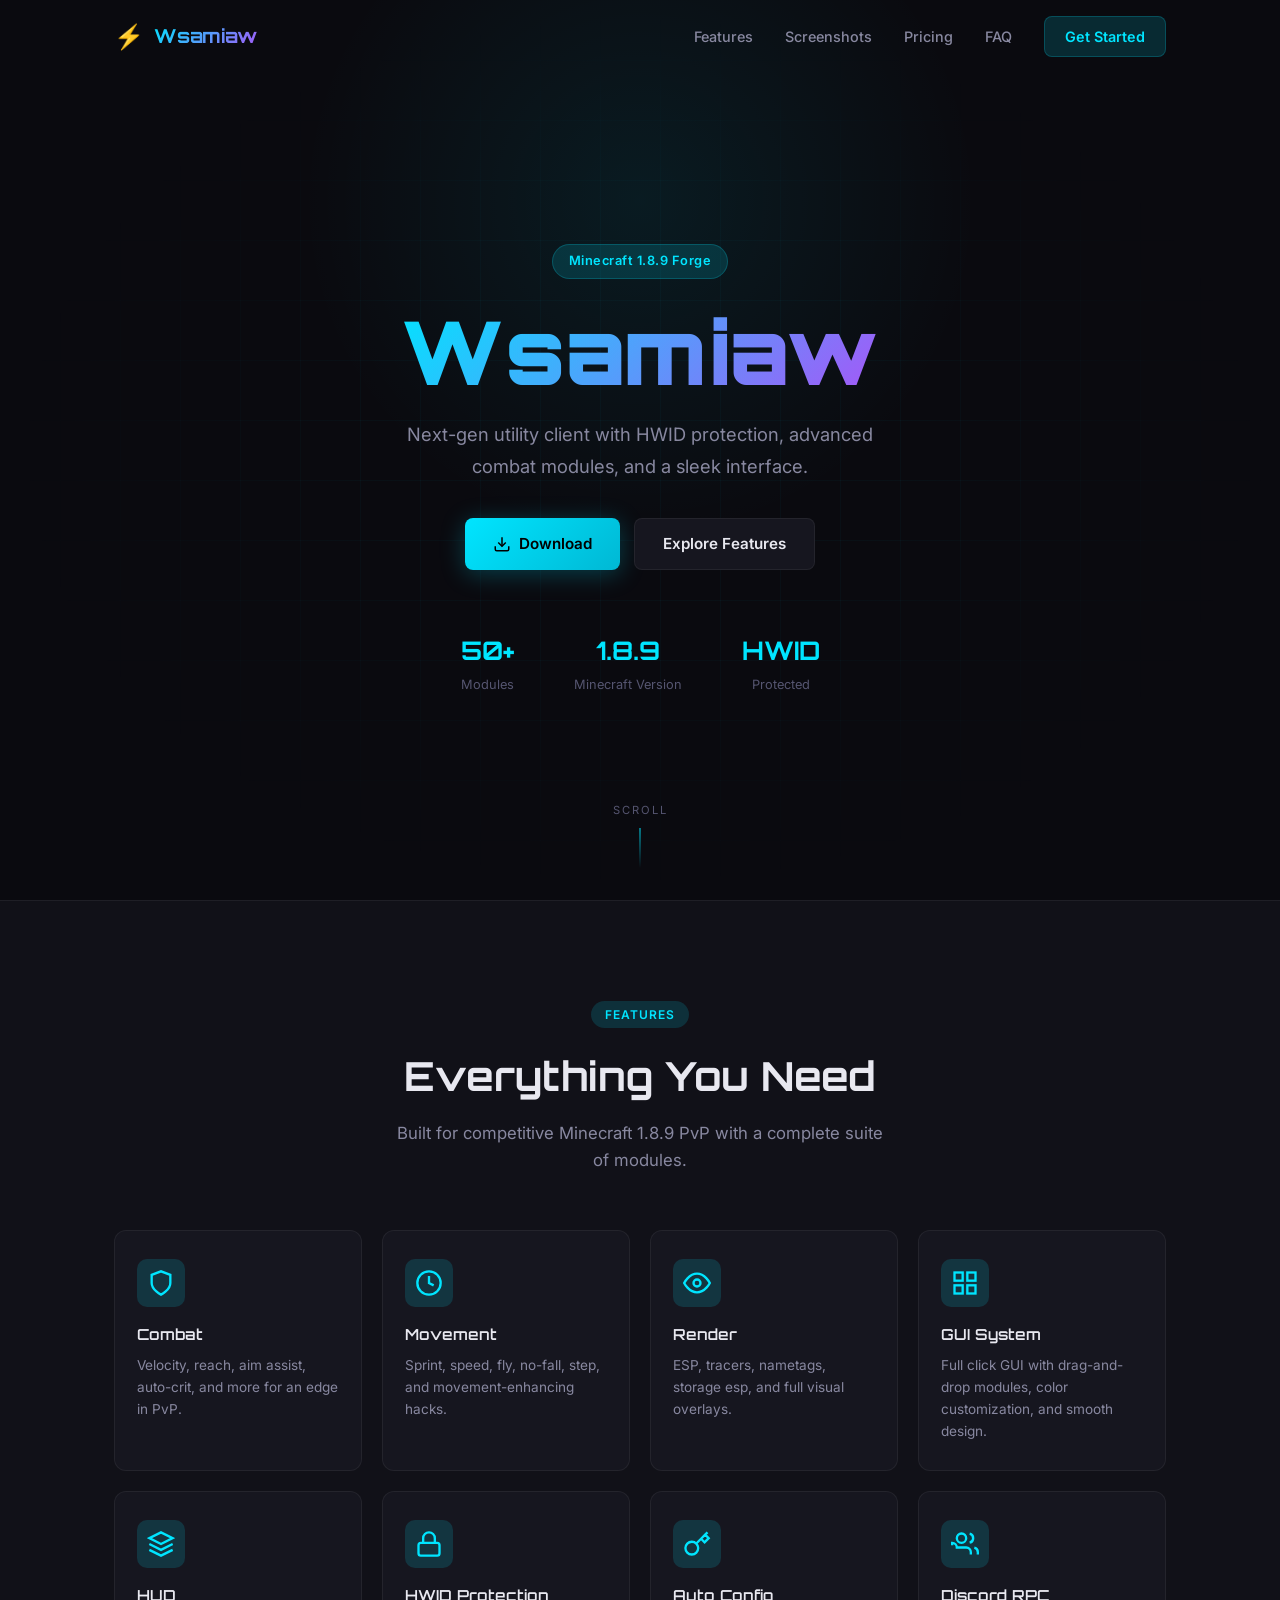
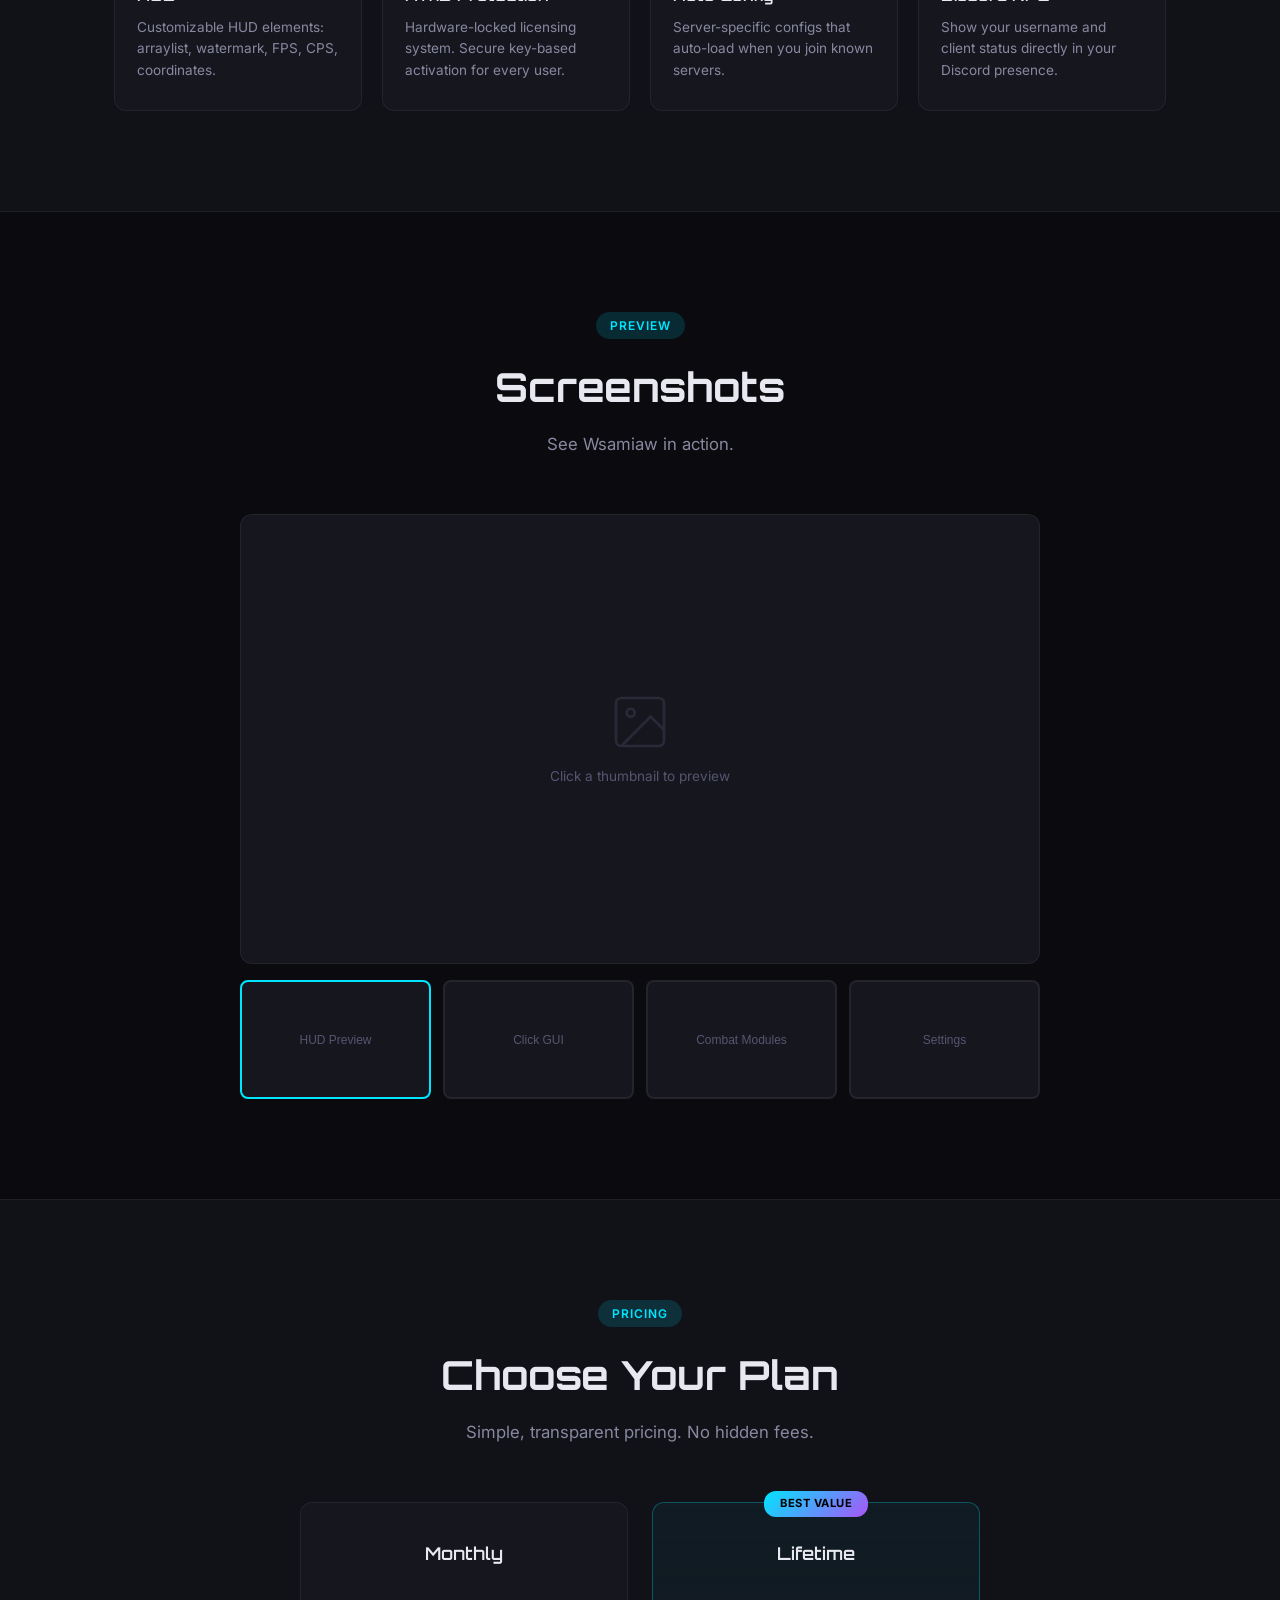
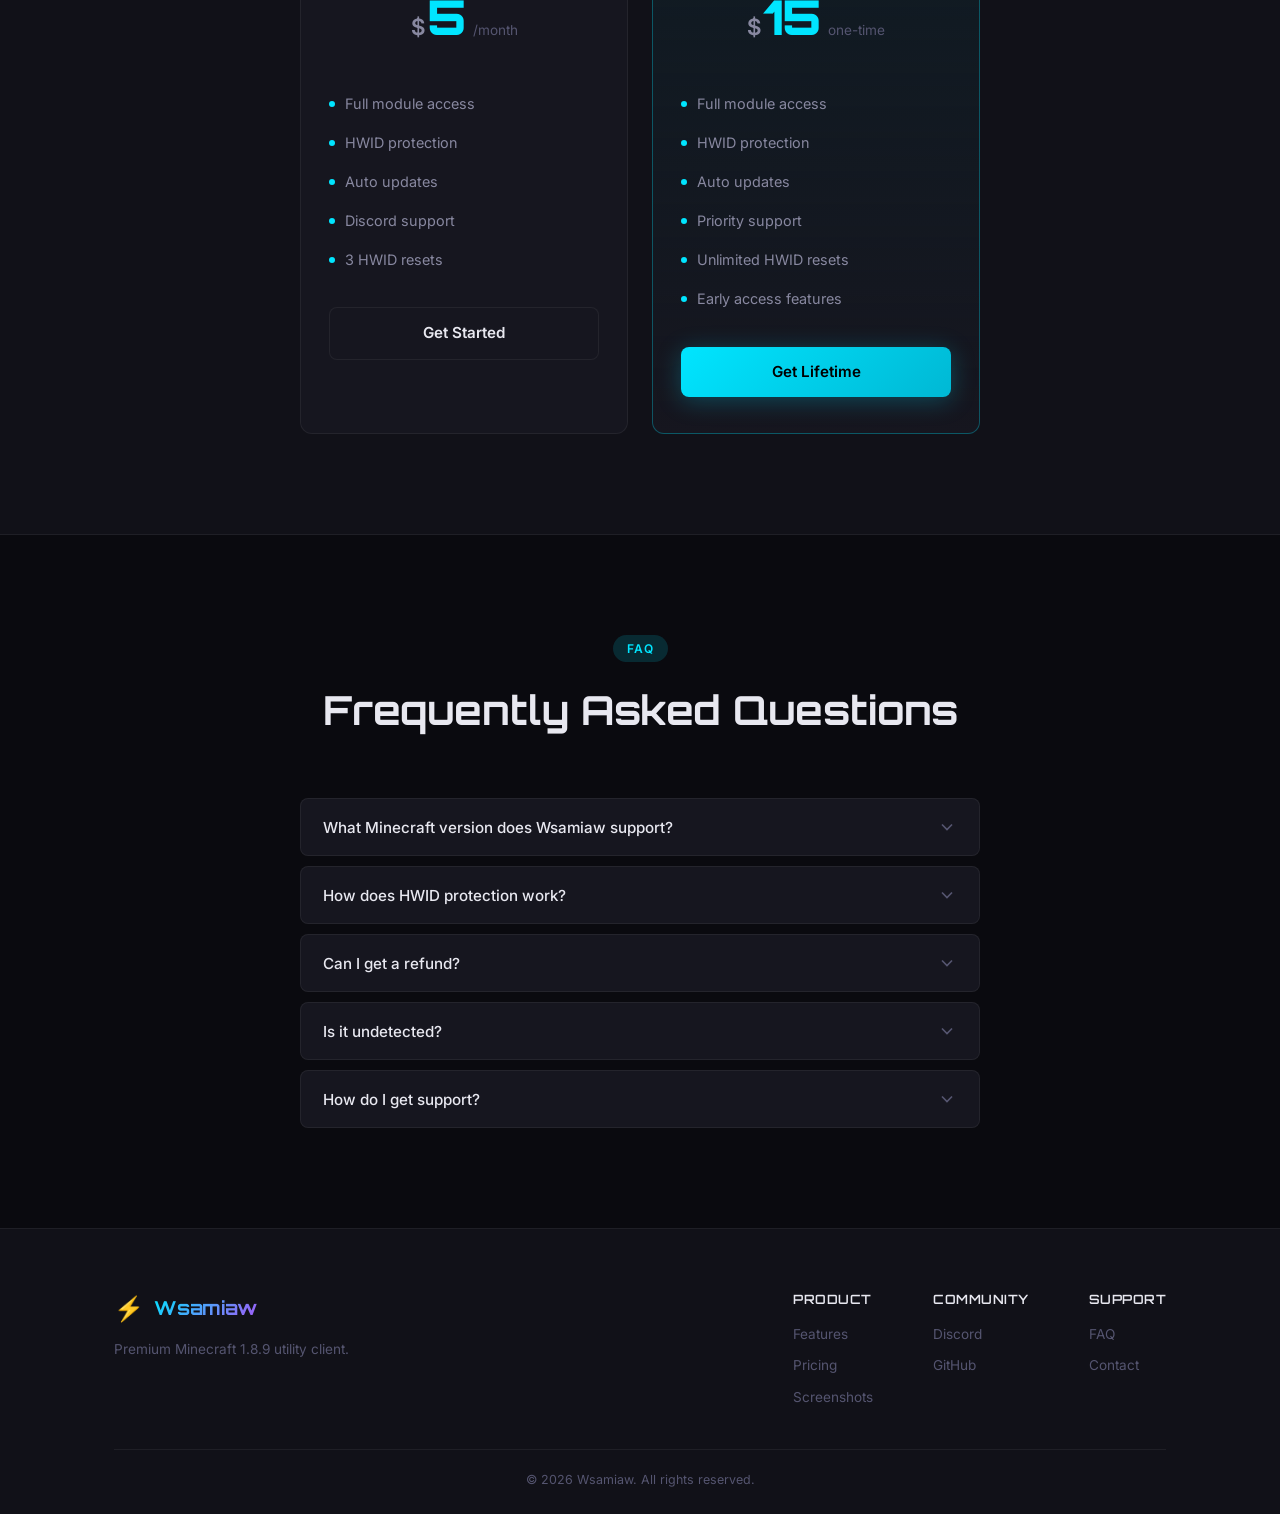
==== index.html @ e47d8c6d "Initial site: Wsamiaw landing page with dark gaming theme" ====
<!DOCTYPE html>
<html lang="en">
<head>
    <meta charset="UTF-8">
    <meta name="viewport" content="width=device-width, initial-scale=1.0">
    <title>Wsamiaw - Minecraft 1.8.9 Utility Client</title>
    <meta name="description" content="Wsamiaw is a premium Minecraft 1.8.9 utility client with advanced modules, sleek HUD, and HWID-protected licensing.">
    <meta property="og:title" content="Wsamiaw - Minecraft 1.8.9 Utility Client">
    <meta property="og:description" content="Premium utility client for Minecraft 1.8.9. Advanced modules, sleek design, HWID protection.">
    <meta property="og:type" content="website">
    <meta name="theme-color" content="#00e5ff">
    <link rel="icon" href="data:image/svg+xml,<svg xmlns='http://www.w3.org/2000/svg' viewBox='0 0 100 100'><text y='.9em' font-size='90'>⚡</text></svg>">
    <link rel="preconnect" href="https://fonts.googleapis.com">
    <link rel="preconnect" href="https://fonts.gstatic.com" crossorigin>
    <link href="https://fonts.googleapis.com/css2?family=Orbitron:wght@400;500;600;700;800;900&family=Inter:wght@300;400;500;600;700&display=swap" rel="stylesheet">
    <link rel="stylesheet" href="https://cdn.jsdelivr.net/npm/aos@2.3.4/dist/aos.css">
    <link rel="stylesheet" href="style.css">
</head>
<body>

<nav class="navbar" id="navbar">
    <div class="nav-container">
        <a href="#" class="nav-logo">
            <span class="logo-icon">⚡</span>
            <span class="logo-text">Wsamiaw</span>
        </a>
        <div class="nav-links" id="navLinks">
            <a href="#features">Features</a>
            <a href="#screenshots">Screenshots</a>
            <a href="#pricing">Pricing</a>
            <a href="#faq">FAQ</a>
            <a href="#pricing" class="nav-cta">Get Started</a>
        </div>
        <button class="nav-toggle" id="navToggle" aria-label="Toggle menu">
            <span></span><span></span><span></span>
        </button>
    </div>
</nav>

<section class="hero" id="hero">
    <div class="hero-bg">
        <div class="hero-grid"></div>
        <div class="hero-glow"></div>
    </div>
    <div class="hero-content" data-aos="fade-up" data-aos-duration="800">
        <div class="hero-badge">Minecraft 1.8.9 Forge</div>
        <h1 class="hero-title">
            <span class="gradient-text">Wsamiaw</span>
        </h1>
        <p class="hero-subtitle">Next-gen utility client with HWID protection, advanced combat modules, and a sleek interface.</p>
        <div class="hero-buttons">
            <a href="#pricing" class="btn btn-primary">
                <svg width="18" height="18" viewBox="0 0 24 24" fill="none" stroke="currentColor" stroke-width="2"><path d="M21 15v4a2 2 0 01-2 2H5a2 2 0 01-2-2v-4"/><polyline points="7 10 12 15 17 10"/><line x1="12" y1="15" x2="12" y2="3"/></svg>
                Download
            </a>
            <a href="#features" class="btn btn-secondary">Explore Features</a>
        </div>
        <div class="hero-stats">
            <div class="stat" data-aos="fade-up" data-aos-delay="200">
                <span class="stat-number">50+</span>
                <span class="stat-label">Modules</span>
            </div>
            <div class="stat" data-aos="fade-up" data-aos-delay="300">
                <span class="stat-number">1.8.9</span>
                <span class="stat-label">Minecraft Version</span>
            </div>
            <div class="stat" data-aos="fade-up" data-aos-delay="400">
                <span class="stat-number">HWID</span>
                <span class="stat-label">Protected</span>
            </div>
        </div>
    </div>
    <div class="scroll-indicator">
        <span>Scroll</span>
        <div class="scroll-line"></div>
    </div>
</section>

<section class="features" id="features">
    <div class="container">
        <div class="section-header" data-aos="fade-up">
            <span class="section-tag">Features</span>
            <h2 class="section-title">Everything You Need</h2>
            <p class="section-desc">Built for competitive Minecraft 1.8.9 PvP with a complete suite of modules.</p>
        </div>
        <div class="features-grid">
            <div class="feature-card" data-aos="fade-up" data-aos-delay="0">
                <div class="feature-icon">
                    <svg width="28" height="28" viewBox="0 0 24 24" fill="none" stroke="currentColor" stroke-width="2"><path d="M12 22s8-4 8-10V5l-8-3-8 3v7c0 6 8 10 8 10z"/></svg>
                </div>
                <h3>Combat</h3>
                <p>Velocity, reach, aim assist, auto-crit, and more for an edge in PvP.</p>
            </div>
            <div class="feature-card" data-aos="fade-up" data-aos-delay="100">
                <div class="feature-icon">
                    <svg width="28" height="28" viewBox="0 0 24 24" fill="none" stroke="currentColor" stroke-width="2"><circle cx="12" cy="12" r="10"/><path d="M12 6v6l4 2"/></svg>
                </div>
                <h3>Movement</h3>
                <p>Sprint, speed, fly, no-fall, step, and movement-enhancing hacks.</p>
            </div>
            <div class="feature-card" data-aos="fade-up" data-aos-delay="200">
                <div class="feature-icon">
                    <svg width="28" height="28" viewBox="0 0 24 24" fill="none" stroke="currentColor" stroke-width="2"><path d="M1 12s4-8 11-8 11 8 11 8-4 8-11 8-11-8-11-8z"/><circle cx="12" cy="12" r="3"/></svg>
                </div>
                <h3>Render</h3>
                <p>ESP, tracers, nametags, storage esp, and full visual overlays.</p>
            </div>
            <div class="feature-card" data-aos="fade-up" data-aos-delay="300">
                <div class="feature-icon">
                    <svg width="28" height="28" viewBox="0 0 24 24" fill="none" stroke="currentColor" stroke-width="2"><rect x="3" y="3" width="7" height="7"/><rect x="14" y="3" width="7" height="7"/><rect x="14" y="14" width="7" height="7"/><rect x="3" y="14" width="7" height="7"/></svg>
                </div>
                <h3>GUI System</h3>
                <p>Full click GUI with drag-and-drop modules, color customization, and smooth design.</p>
            </div>
            <div class="feature-card" data-aos="fade-up" data-aos-delay="100">
                <div class="feature-icon">
                    <svg width="28" height="28" viewBox="0 0 24 24" fill="none" stroke="currentColor" stroke-width="2"><path d="M12 2L2 7l10 5 10-5-10-5z"/><path d="M2 17l10 5 10-5"/><path d="M2 12l10 5 10-5"/></svg>
                </div>
                <h3>HUD</h3>
                <p>Customizable HUD elements: arraylist, watermark, FPS, CPS, coordinates.</p>
            </div>
            <div class="feature-card" data-aos="fade-up" data-aos-delay="200">
                <div class="feature-icon">
                    <svg width="28" height="28" viewBox="0 0 24 24" fill="none" stroke="currentColor" stroke-width="2"><rect x="3" y="11" width="18" height="11" rx="2" ry="2"/><path d="M7 11V7a5 5 0 0110 0v4"/></svg>
                </div>
                <h3>HWID Protection</h3>
                <p>Hardware-locked licensing system. Secure key-based activation for every user.</p>
            </div>
            <div class="feature-card" data-aos="fade-up" data-aos-delay="300">
                <div class="feature-icon">
                    <svg width="28" height="28" viewBox="0 0 24 24" fill="none" stroke="currentColor" stroke-width="2"><path d="M21 2l-2 2m-7.61 7.61a5.5 5.5 0 11-7.778 7.778 5.5 5.5 0 017.777-7.777zm0 0L15.5 7.5m0 0l3 3L22 7l-3-3m-3.5 3.5L19 4"/></svg>
                </div>
                <h3>Auto Config</h3>
                <p>Server-specific configs that auto-load when you join known servers.</p>
            </div>
            <div class="feature-card" data-aos="fade-up" data-aos-delay="400">
                <div class="feature-icon">
                    <svg width="28" height="28" viewBox="0 0 24 24" fill="none" stroke="currentColor" stroke-width="2"><path d="M17 21v-2a4 4 0 00-4-4H5a4 4 0 00-4-4v2"/><circle cx="9" cy="7" r="4"/><path d="M23 21v-2a4 4 0 00-3-3.87"/><path d="M16 3.13a4 4 0 010 7.75"/></svg>
                </div>
                <h3>Discord RPC</h3>
                <p>Show your username and client status directly in your Discord presence.</p>
            </div>
        </div>
    </div>
</section>

<section class="screenshots" id="screenshots">
    <div class="container">
        <div class="section-header" data-aos="fade-up">
            <span class="section-tag">Preview</span>
            <h2 class="section-title">Screenshots</h2>
            <p class="section-desc">See Wsamiaw in action.</p>
        </div>
        <div class="gallery" data-aos="fade-up" data-aos-delay="100">
            <div class="gallery-item active" id="galleryMain">
                <div class="gallery-placeholder">
                    <svg width="64" height="64" viewBox="0 0 24 24" fill="none" stroke="currentColor" stroke-width="1" opacity="0.3"><rect x="3" y="3" width="18" height="18" rx="2" ry="2"/><circle cx="8.5" cy="8.5" r="1.5"/><polyline points="21 15 16 10 5 21"/></svg>
                    <p>Click a thumbnail to preview</p>
                </div>
            </div>
            <div class="gallery-thumbs">
                <button class="thumb active" data-index="0">
                    <div class="thumb-placeholder">HUD Preview</div>
                </button>
                <button class="thumb" data-index="1">
                    <div class="thumb-placeholder">Click GUI</div>
                </button>
                <button class="thumb" data-index="2">
                    <div class="thumb-placeholder">Combat Modules</div>
                </button>
                <button class="thumb" data-index="3">
                    <div class="thumb-placeholder">Settings</div>
                </button>
            </div>
        </div>
    </div>
</section>

<section class="pricing" id="pricing">
    <div class="container">
        <div class="section-header" data-aos="fade-up">
            <span class="section-tag">Pricing</span>
            <h2 class="section-title">Choose Your Plan</h2>
            <p class="section-desc">Simple, transparent pricing. No hidden fees.</p>
        </div>
        <div class="pricing-grid">
            <div class="pricing-card" data-aos="fade-up" data-aos-delay="0">
                <div class="pricing-header">
                    <h3>Monthly</h3>
                    <div class="pricing-price">
                        <span class="price-currency">$</span>
                        <span class="price-amount">5</span>
                        <span class="price-period">/month</span>
                    </div>
                </div>
                <ul class="pricing-features">
                    <li>Full module access</li>
                    <li>HWID protection</li>
                    <li>Auto updates</li>
                    <li>Discord support</li>
                    <li>3 HWID resets</li>
                </ul>
                <a href="https://discord.gg/wsamiaw" class="btn btn-secondary btn-full" target="_blank" rel="noopener">Get Started</a>
            </div>
            <div class="pricing-card featured" data-aos="fade-up" data-aos-delay="100">
                <div class="pricing-badge">Best Value</div>
                <div class="pricing-header">
                    <h3>Lifetime</h3>
                    <div class="pricing-price">
                        <span class="price-currency">$</span>
                        <span class="price-amount">15</span>
                        <span class="price-period">one-time</span>
                    </div>
                </div>
                <ul class="pricing-features">
                    <li>Full module access</li>
                    <li>HWID protection</li>
                    <li>Auto updates</li>
                    <li>Priority support</li>
                    <li>Unlimited HWID resets</li>
                    <li>Early access features</li>
                </ul>
                <a href="https://discord.gg/wsamiaw" class="btn btn-primary btn-full" target="_blank" rel="noopener">Get Lifetime</a>
            </div>
        </div>
    </div>
</section>

<section class="faq" id="faq">
    <div class="container">
        <div class="section-header" data-aos="fade-up">
            <span class="section-tag">FAQ</span>
            <h2 class="section-title">Frequently Asked Questions</h2>
        </div>
        <div class="faq-list" data-aos="fade-up" data-aos-delay="100">
            <div class="faq-item">
                <button class="faq-question">
                    <span>What Minecraft version does Wsamiaw support?</span>
                    <svg class="faq-chevron" width="20" height="20" viewBox="0 0 24 24" fill="none" stroke="currentColor" stroke-width="2"><polyline points="6 9 12 15 18 9"/></svg>
                </button>
                <div class="faq-answer">
                    <p>Wsamiaw is built for Minecraft 1.8.9 with Forge. It includes a ViaVersion integration that lets you spoof your protocol version to connect to servers running different versions (requires server-side ViaVersion support).</p>
                </div>
            </div>
            <div class="faq-item">
                <button class="faq-question">
                    <span>How does HWID protection work?</span>
                    <svg class="faq-chevron" width="20" height="20" viewBox="0 0 24 24" fill="none" stroke="currentColor" stroke-width="2"><polyline points="6 9 12 15 18 9"/></svg>
                </button>
                <div class="faq-answer">
                    <p>Your license key is tied to your hardware ID. On first login, the client generates a unique HWID from your system components. Each key supports a limited number of HWID resets if you change hardware.</p>
                </div>
            </div>
            <div class="faq-item">
                <button class="faq-question">
                    <span>Can I get a refund?</span>
                    <svg class="faq-chevron" width="20" height="20" viewBox="0 0 24 24" fill="none" stroke="currentColor" stroke-width="2"><polyline points="6 9 12 15 18 9"/></svg>
                </button>
                <div class="faq-answer">
                    <p>Refund requests are handled on a case-by-case basis within 24 hours of purchase. Contact us on Discord for assistance.</p>
                </div>
            </div>
            <div class="faq-item">
                <button class="faq-question">
                    <span>Is it undetected?</span>
                    <svg class="faq-chevron" width="20" height="20" viewBox="0 0 24 24" fill="none" stroke="currentColor" stroke-width="2"><polyline points="6 9 12 15 18 9"/></svg>
                </button>
                <div class="faq-answer">
                    <p>Wsamiaw is designed for anarchy and practice servers. Use at your own risk on servers with active anti-cheat systems. We are not responsible for any bans.</p>
                </div>
            </div>
            <div class="faq-item">
                <button class="faq-question">
                    <span>How do I get support?</span>
                    <svg class="faq-chevron" width="20" height="20" viewBox="0 0 24 24" fill="none" stroke="currentColor" stroke-width="2"><polyline points="6 9 12 15 18 9"/></svg>
                </button>
                <div class="faq-answer">
                    <p>Join our Discord server for instant support, updates, and community discussions. Link is in the footer below.</p>
                </div>
            </div>
        </div>
    </div>
</section>

<footer class="footer">
    <div class="container">
        <div class="footer-content">
            <div class="footer-brand">
                <a href="#" class="nav-logo">
                    <span class="logo-icon">⚡</span>
                    <span class="logo-text">Wsamiaw</span>
                </a>
                <p>Premium Minecraft 1.8.9 utility client.</p>
            </div>
            <div class="footer-links">
                <div class="footer-col">
                    <h4>Product</h4>
                    <a href="#features">Features</a>
                    <a href="#pricing">Pricing</a>
                    <a href="#screenshots">Screenshots</a>
                </div>
                <div class="footer-col">
                    <h4>Community</h4>
                    <a href="https://discord.gg/wsamiaw" target="_blank" rel="noopener">Discord</a>
                    <a href="https://github.com/Denizwsa/wsamiaw" target="_blank" rel="noopener">GitHub</a>
                </div>
                <div class="footer-col">
                    <h4>Support</h4>
                    <a href="#faq">FAQ</a>
                    <a href="https://discord.gg/wsamiaw" target="_blank" rel="noopener">Contact</a>
                </div>
            </div>
        </div>
        <div class="footer-bottom">
            <p>&copy; 2026 Wsamiaw. All rights reserved.</p>
        </div>
    </div>
</footer>

<script src="https://cdn.jsdelivr.net/npm/aos@2.3.4/dist/aos.js"></script>
<script src="script.js"></script>
</body>
</html>
---- style.css ----
*, *::before, *::after {
    margin: 0;
    padding: 0;
    box-sizing: border-box;
}

:root {
    --bg-primary: #0a0a0f;
    --bg-secondary: #111118;
    --bg-card: #16161f;
    --bg-card-hover: #1c1c28;
    --accent: #00e5ff;
    --accent-dim: rgba(0, 229, 255, 0.15);
    --accent-glow: rgba(0, 229, 255, 0.4);
    --purple: #a855f7;
    --purple-dim: rgba(168, 85, 247, 0.15);
    --text-primary: #e8e8f0;
    --text-secondary: #8888a0;
    --text-dim: #555570;
    --border: rgba(255, 255, 255, 0.06);
    --radius: 12px;
    --radius-sm: 8px;
    --transition: 0.3s cubic-bezier(0.4, 0, 0.2, 1);
}

html {
    scroll-behavior: smooth;
    background: var(--bg-primary);
}

body {
    font-family: 'Inter', -apple-system, BlinkMacSystemFont, sans-serif;
    background: var(--bg-primary);
    color: var(--text-primary);
    line-height: 1.6;
    overflow-x: hidden;
    -webkit-font-smoothing: antialiased;
}

.container {
    max-width: 1100px;
    margin: 0 auto;
    padding: 0 24px;
}

a {
    text-decoration: none;
    color: inherit;
}

/* NAVBAR */
.navbar {
    position: fixed;
    top: 0;
    left: 0;
    right: 0;
    z-index: 1000;
    padding: 16px 0;
    transition: var(--transition);
    background: transparent;
}

.navbar.scrolled {
    background: rgba(10, 10, 15, 0.85);
    backdrop-filter: blur(20px);
    border-bottom: 1px solid var(--border);
    padding: 10px 0;
}

.nav-container {
    max-width: 1100px;
    margin: 0 auto;
    padding: 0 24px;
    display: flex;
    align-items: center;
    justify-content: space-between;
}

.nav-logo {
    display: flex;
    align-items: center;
    gap: 10px;
    font-family: 'Orbitron', sans-serif;
    font-weight: 700;
    font-size: 1.2rem;
}

.logo-icon {
    font-size: 1.5rem;
}

.logo-text {
    background: linear-gradient(135deg, var(--accent), var(--purple));
    -webkit-background-clip: text;
    -webkit-text-fill-color: transparent;
    background-clip: text;
}

.nav-links {
    display: flex;
    align-items: center;
    gap: 32px;
}

.nav-links a {
    font-size: 0.9rem;
    font-weight: 500;
    color: var(--text-secondary);
    transition: var(--transition);
}

.nav-links a:hover {
    color: var(--text-primary);
}

.nav-cta {
    background: var(--accent-dim);
    color: var(--accent) !important;
    padding: 8px 20px;
    border-radius: 8px;
    border: 1px solid rgba(0, 229, 255, 0.2);
    font-weight: 600 !important;
    transition: var(--transition);
}

.nav-cta:hover {
    background: rgba(0, 229, 255, 0.25) !important;
    box-shadow: 0 0 20px rgba(0, 229, 255, 0.15);
}

.nav-toggle {
    display: none;
    flex-direction: column;
    gap: 5px;
    background: none;
    border: none;
    cursor: pointer;
    padding: 4px;
}

.nav-toggle span {
    width: 24px;
    height: 2px;
    background: var(--text-primary);
    border-radius: 2px;
    transition: var(--transition);
}

/* HERO */
.hero {
    min-height: 100vh;
    display: flex;
    align-items: center;
    justify-content: center;
    position: relative;
    overflow: hidden;
    padding: 120px 24px 80px;
}

.hero-bg {
    position: absolute;
    inset: 0;
    overflow: hidden;
}

.hero-grid {
    position: absolute;
    inset: 0;
    background-image:
        linear-gradient(rgba(0, 229, 255, 0.03) 1px, transparent 1px),
        linear-gradient(90deg, rgba(0, 229, 255, 0.03) 1px, transparent 1px);
    background-size: 60px 60px;
    mask-image: radial-gradient(ellipse at center, black 30%, transparent 70%);
    -webkit-mask-image: radial-gradient(ellipse at center, black 30%, transparent 70%);
}

.hero-glow {
    position: absolute;
    top: -200px;
    left: 50%;
    transform: translateX(-50%);
    width: 800px;
    height: 800px;
    background: radial-gradient(circle, rgba(0, 229, 255, 0.08) 0%, transparent 60%);
    pointer-events: none;
}

.hero-content {
    text-align: center;
    position: relative;
    z-index: 1;
}

.hero-badge {
    display: inline-block;
    padding: 6px 16px;
    border-radius: 20px;
    background: var(--accent-dim);
    border: 1px solid rgba(0, 229, 255, 0.2);
    color: var(--accent);
    font-size: 0.8rem;
    font-weight: 600;
    letter-spacing: 0.5px;
    margin-bottom: 24px;
}

.hero-title {
    font-family: 'Orbitron', sans-serif;
    font-size: clamp(3rem, 8vw, 5.5rem);
    font-weight: 900;
    line-height: 1.1;
    margin-bottom: 20px;
}

.gradient-text {
    background: linear-gradient(135deg, #00e5ff, #a855f7, #00e5ff);
    background-size: 200% 200%;
    -webkit-background-clip: text;
    -webkit-text-fill-color: transparent;
    background-clip: text;
    animation: gradient-shift 4s ease-in-out infinite;
}

@keyframes gradient-shift {
    0%, 100% { background-position: 0% 50%; }
    50% { background-position: 100% 50%; }
}

.hero-subtitle {
    font-size: 1.15rem;
    color: var(--text-secondary);
    max-width: 520px;
    margin: 0 auto 36px;
    line-height: 1.7;
}

.hero-buttons {
    display: flex;
    gap: 14px;
    justify-content: center;
    flex-wrap: wrap;
    margin-bottom: 60px;
}

.btn {
    display: inline-flex;
    align-items: center;
    gap: 8px;
    padding: 13px 28px;
    border-radius: var(--radius-sm);
    font-weight: 600;
    font-size: 0.95rem;
    cursor: pointer;
    transition: var(--transition);
    border: none;
    font-family: inherit;
}

.btn-primary {
    background: linear-gradient(135deg, var(--accent), #00b8d4);
    color: #000;
    box-shadow: 0 4px 24px rgba(0, 229, 255, 0.25);
}

.btn-primary:hover {
    transform: translateY(-2px);
    box-shadow: 0 8px 32px rgba(0, 229, 255, 0.35);
}

.btn-secondary {
    background: var(--bg-card);
    color: var(--text-primary);
    border: 1px solid var(--border);
}

.btn-secondary:hover {
    background: var(--bg-card-hover);
    border-color: rgba(255, 255, 255, 0.12);
    transform: translateY(-2px);
}

.btn-full {
    width: 100%;
    justify-content: center;
}

.hero-stats {
    display: flex;
    justify-content: center;
    gap: 60px;
}

.stat {
    display: flex;
    flex-direction: column;
    align-items: center;
}

.stat-number {
    font-family: 'Orbitron', sans-serif;
    font-size: 1.6rem;
    font-weight: 700;
    color: var(--accent);
}

.stat-label {
    font-size: 0.8rem;
    color: var(--text-dim);
    margin-top: 4px;
}

.scroll-indicator {
    position: absolute;
    bottom: 32px;
    left: 50%;
    transform: translateX(-50%);
    display: flex;
    flex-direction: column;
    align-items: center;
    gap: 8px;
    color: var(--text-dim);
    font-size: 0.7rem;
    letter-spacing: 2px;
    text-transform: uppercase;
}

.scroll-line {
    width: 1px;
    height: 40px;
    background: linear-gradient(to bottom, var(--accent), transparent);
    animation: scroll-pulse 2s ease-in-out infinite;
}

@keyframes scroll-pulse {
    0%, 100% { opacity: 0.3; transform: scaleY(0.6); }
    50% { opacity: 1; transform: scaleY(1); }
}

/* SECTIONS COMMON */
section {
    padding: 100px 0;
}

.section-header {
    text-align: center;
    margin-bottom: 56px;
}

.section-tag {
    display: inline-block;
    padding: 4px 14px;
    border-radius: 16px;
    background: var(--accent-dim);
    color: var(--accent);
    font-size: 0.75rem;
    font-weight: 600;
    letter-spacing: 1px;
    text-transform: uppercase;
    margin-bottom: 16px;
}

.section-title {
    font-family: 'Orbitron', sans-serif;
    font-size: clamp(1.8rem, 4vw, 2.5rem);
    font-weight: 700;
    margin-bottom: 12px;
}

.section-desc {
    color: var(--text-secondary);
    font-size: 1.05rem;
    max-width: 500px;
    margin: 0 auto;
}

/* FEATURES */
.features {
    background: var(--bg-secondary);
    border-top: 1px solid var(--border);
    border-bottom: 1px solid var(--border);
}

.features-grid {
    display: grid;
    grid-template-columns: repeat(4, 1fr);
    gap: 20px;
}

.feature-card {
    background: var(--bg-card);
    border: 1px solid var(--border);
    border-radius: var(--radius);
    padding: 28px 22px;
    transition: var(--transition);
    position: relative;
    overflow: hidden;
}

.feature-card::before {
    content: '';
    position: absolute;
    top: 0;
    left: 0;
    right: 0;
    height: 2px;
    background: linear-gradient(90deg, transparent, var(--accent), transparent);
    opacity: 0;
    transition: var(--transition);
}

.feature-card:hover {
    transform: translateY(-4px);
    border-color: rgba(0, 229, 255, 0.15);
    box-shadow: 0 8px 32px rgba(0, 0, 0, 0.3);
}

.feature-card:hover::before {
    opacity: 1;
}

.feature-icon {
    width: 48px;
    height: 48px;
    border-radius: 10px;
    background: var(--accent-dim);
    display: flex;
    align-items: center;
    justify-content: center;
    margin-bottom: 16px;
    color: var(--accent);
}

.feature-card h3 {
    font-family: 'Orbitron', sans-serif;
    font-size: 0.95rem;
    font-weight: 600;
    margin-bottom: 8px;
}

.feature-card p {
    font-size: 0.85rem;
    color: var(--text-secondary);
    line-height: 1.6;
}

/* SCREENSHOTS */
.screenshots {
    background: var(--bg-primary);
}

.gallery {
    max-width: 800px;
    margin: 0 auto;
}

.gallery-item {
    width: 100%;
    aspect-ratio: 16/9;
    background: var(--bg-card);
    border: 1px solid var(--border);
    border-radius: var(--radius);
    overflow: hidden;
    margin-bottom: 16px;
    position: relative;
}

.gallery-item img {
    width: 100%;
    height: 100%;
    object-fit: cover;
}

.gallery-placeholder {
    width: 100%;
    height: 100%;
    display: flex;
    flex-direction: column;
    align-items: center;
    justify-content: center;
    gap: 12px;
    color: var(--text-dim);
}

.gallery-placeholder p {
    font-size: 0.85rem;
}

.gallery-thumbs {
    display: grid;
    grid-template-columns: repeat(4, 1fr);
    gap: 12px;
}

.thumb {
    aspect-ratio: 16/10;
    background: var(--bg-card);
    border: 2px solid var(--border);
    border-radius: var(--radius-sm);
    cursor: pointer;
    transition: var(--transition);
    overflow: hidden;
    padding: 0;
}

.thumb.active,
.thumb:hover {
    border-color: var(--accent);
}

.thumb-placeholder {
    width: 100%;
    height: 100%;
    display: flex;
    align-items: center;
    justify-content: center;
    font-size: 0.75rem;
    color: var(--text-dim);
}

/* PRICING */
.pricing {
    background: var(--bg-secondary);
    border-top: 1px solid var(--border);
    border-bottom: 1px solid var(--border);
}

.pricing-grid {
    display: grid;
    grid-template-columns: repeat(2, 1fr);
    gap: 24px;
    max-width: 680px;
    margin: 0 auto;
}

.pricing-card {
    background: var(--bg-card);
    border: 1px solid var(--border);
    border-radius: var(--radius);
    padding: 36px 28px;
    position: relative;
    transition: var(--transition);
}

.pricing-card:hover {
    transform: translateY(-4px);
    border-color: rgba(255, 255, 255, 0.1);
}

.pricing-card.featured {
    border-color: rgba(0, 229, 255, 0.3);
    background: linear-gradient(180deg, rgba(0, 229, 255, 0.05) 0%, var(--bg-card) 100%);
}

.pricing-card.featured:hover {
    border-color: rgba(0, 229, 255, 0.5);
    box-shadow: 0 8px 40px rgba(0, 229, 255, 0.1);
}

.pricing-badge {
    position: absolute;
    top: -12px;
    left: 50%;
    transform: translateX(-50%);
    background: linear-gradient(135deg, var(--accent), var(--purple));
    color: #000;
    font-size: 0.7rem;
    font-weight: 700;
    padding: 4px 16px;
    border-radius: 12px;
    text-transform: uppercase;
    letter-spacing: 0.5px;
}

.pricing-header {
    text-align: center;
    margin-bottom: 28px;
}

.pricing-header h3 {
    font-family: 'Orbitron', sans-serif;
    font-size: 1.1rem;
    font-weight: 600;
    margin-bottom: 12px;
}

.pricing-price {
    display: flex;
    align-items: baseline;
    justify-content: center;
    gap: 2px;
}

.price-currency {
    font-size: 1.4rem;
    font-weight: 600;
    color: var(--text-secondary);
}

.price-amount {
    font-family: 'Orbitron', sans-serif;
    font-size: 3rem;
    font-weight: 900;
    color: var(--accent);
}

.price-period {
    font-size: 0.85rem;
    color: var(--text-dim);
    margin-left: 4px;
}

.pricing-features {
    list-style: none;
    margin-bottom: 28px;
}

.pricing-features li {
    padding: 8px 0;
    font-size: 0.9rem;
    color: var(--text-secondary);
    display: flex;
    align-items: center;
    gap: 10px;
}

.pricing-features li::before {
    content: '';
    width: 6px;
    height: 6px;
    border-radius: 50%;
    background: var(--accent);
    flex-shrink: 0;
}

/* FAQ */
.faq {
    background: var(--bg-primary);
}

.faq-list {
    max-width: 680px;
    margin: 0 auto;
    display: flex;
    flex-direction: column;
    gap: 10px;
}

.faq-item {
    background: var(--bg-card);
    border: 1px solid var(--border);
    border-radius: var(--radius-sm);
    overflow: hidden;
    transition: var(--transition);
}

.faq-item.active {
    border-color: rgba(0, 229, 255, 0.2);
}

.faq-question {
    width: 100%;
    display: flex;
    align-items: center;
    justify-content: space-between;
    padding: 18px 22px;
    background: none;
    border: none;
    color: var(--text-primary);
    font-size: 0.95rem;
    font-weight: 500;
    cursor: pointer;
    text-align: left;
    font-family: inherit;
    gap: 12px;
}

.faq-question:hover {
    color: var(--accent);
}

.faq-chevron {
    flex-shrink: 0;
    transition: var(--transition);
    color: var(--text-dim);
}

.faq-item.active .faq-chevron {
    transform: rotate(180deg);
    color: var(--accent);
}

.faq-answer {
    max-height: 0;
    overflow: hidden;
    transition: max-height 0.35s cubic-bezier(0.4, 0, 0.2, 1), padding 0.35s;
}

.faq-item.active .faq-answer {
    max-height: 300px;
}

.faq-answer p {
    padding: 0 22px 18px;
    font-size: 0.88rem;
    color: var(--text-secondary);
    line-height: 1.7;
}

/* FOOTER */
.footer {
    background: var(--bg-secondary);
    border-top: 1px solid var(--border);
    padding: 60px 0 24px;
}

.footer-content {
    display: flex;
    justify-content: space-between;
    gap: 40px;
    margin-bottom: 40px;
}

.footer-brand p {
    color: var(--text-dim);
    font-size: 0.85rem;
    margin-top: 12px;
    max-width: 240px;
}

.footer-links {
    display: flex;
    gap: 60px;
}

.footer-col {
    display: flex;
    flex-direction: column;
    gap: 10px;
}

.footer-col h4 {
    font-family: 'Orbitron', sans-serif;
    font-size: 0.8rem;
    font-weight: 600;
    color: var(--text-primary);
    margin-bottom: 4px;
    text-transform: uppercase;
    letter-spacing: 0.5px;
}

.footer-col a {
    font-size: 0.85rem;
    color: var(--text-dim);
    transition: var(--transition);
}

.footer-col a:hover {
    color: var(--accent);
}

.footer-bottom {
    border-top: 1px solid var(--border);
    padding-top: 20px;
    text-align: center;
}

.footer-bottom p {
    font-size: 0.78rem;
    color: var(--text-dim);
}

/* RESPONSIVE */
@media (max-width: 900px) {
    .features-grid {
        grid-template-columns: repeat(2, 1fr);
    }
    .footer-content {
        flex-direction: column;
    }
}

@media (max-width: 768px) {
    .nav-links {
        position: fixed;
        top: 0;
        right: -100%;
        width: 280px;
        height: 100vh;
        background: var(--bg-secondary);
        border-left: 1px solid var(--border);
        flex-direction: column;
        padding: 80px 32px 32px;
        gap: 20px;
        transition: var(--transition);
    }
    .nav-links.open {
        right: 0;
    }
    .nav-toggle {
        display: flex;
    }
    .nav-cta {
        margin-top: 12px;
    }
    .hero-stats {
        gap: 30px;
    }
    .pricing-grid {
        grid-template-columns: 1fr;
        max-width: 380px;
    }
    .gallery-thumbs {
        grid-template-columns: repeat(2, 1fr);
    }
    .footer-links {
        gap: 30px;
        flex-wrap: wrap;
    }
}

@media (max-width: 500px) {
    .features-grid {
        grid-template-columns: 1fr;
    }
    .hero-buttons {
        flex-direction: column;
        align-items: center;
    }
    .hero-stats {
        flex-direction: column;
        gap: 20px;
    }
    .footer-links {
        flex-direction: column;
    }
}
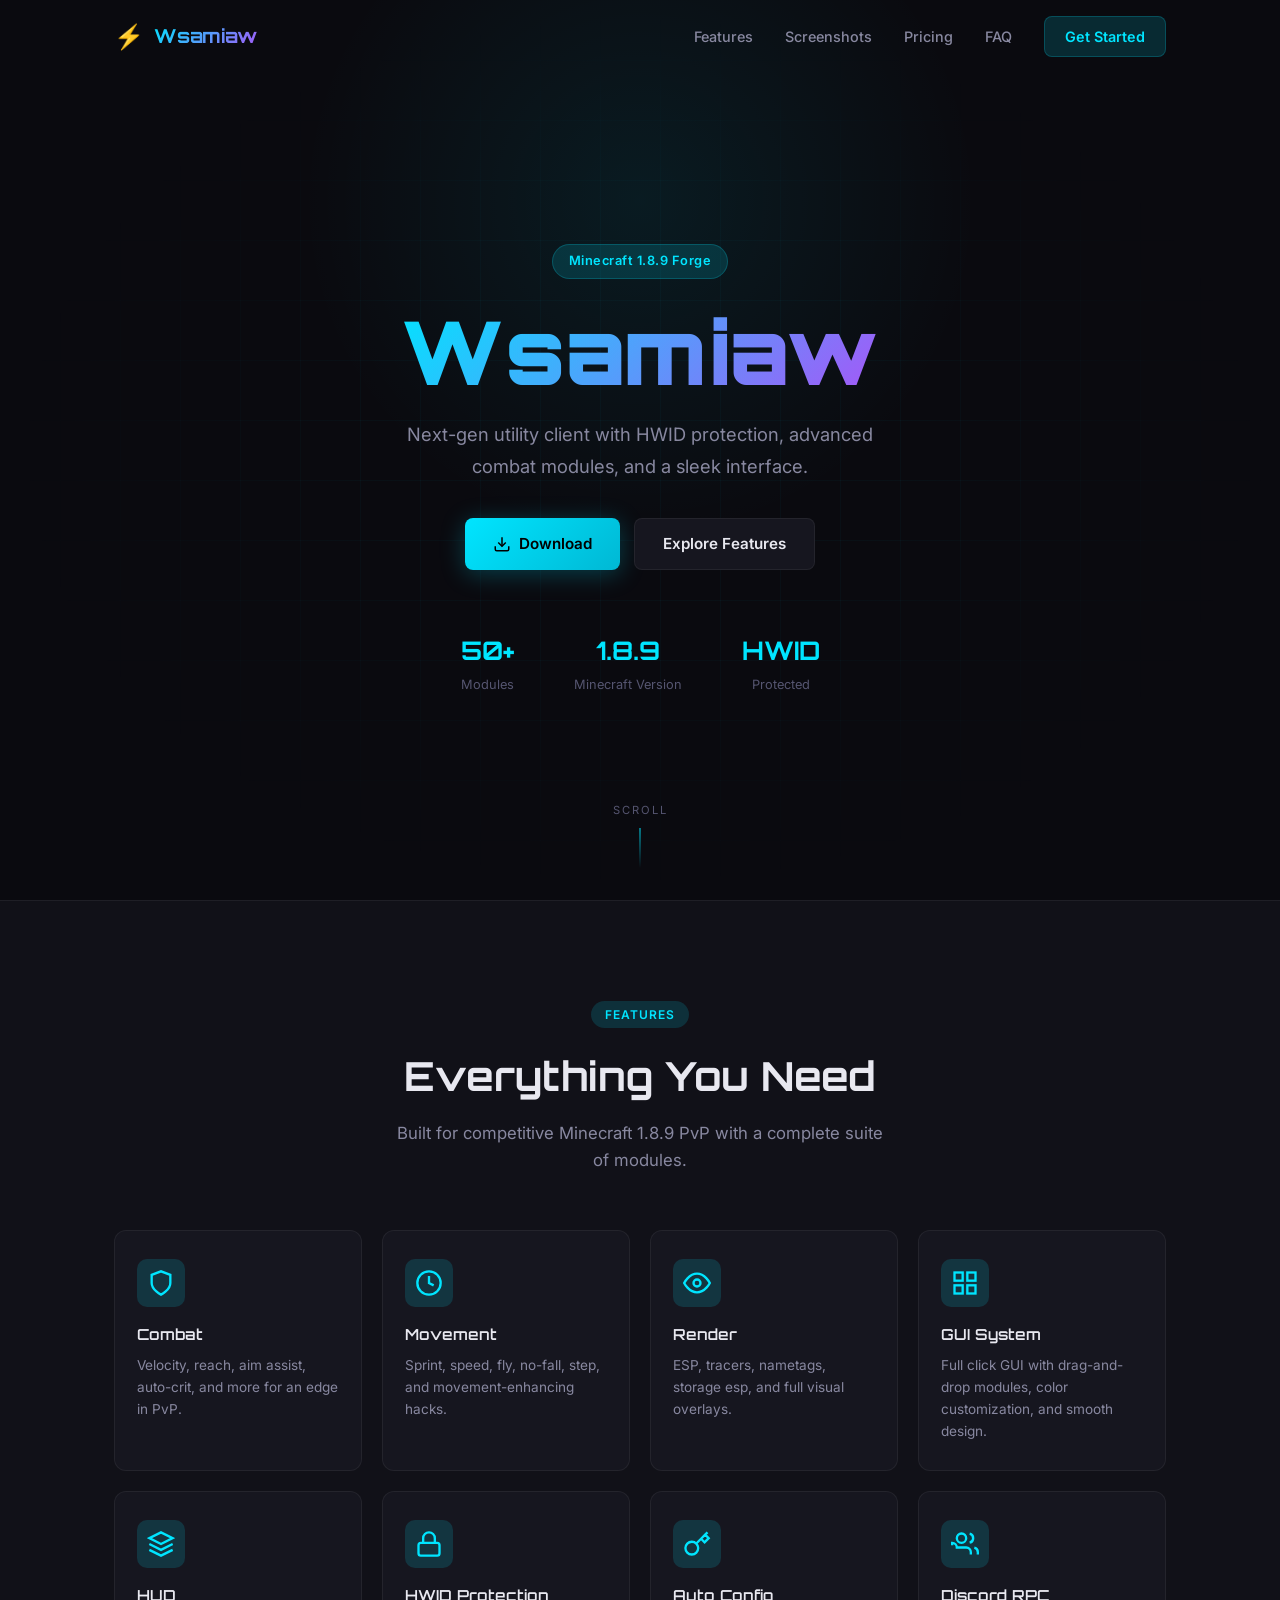
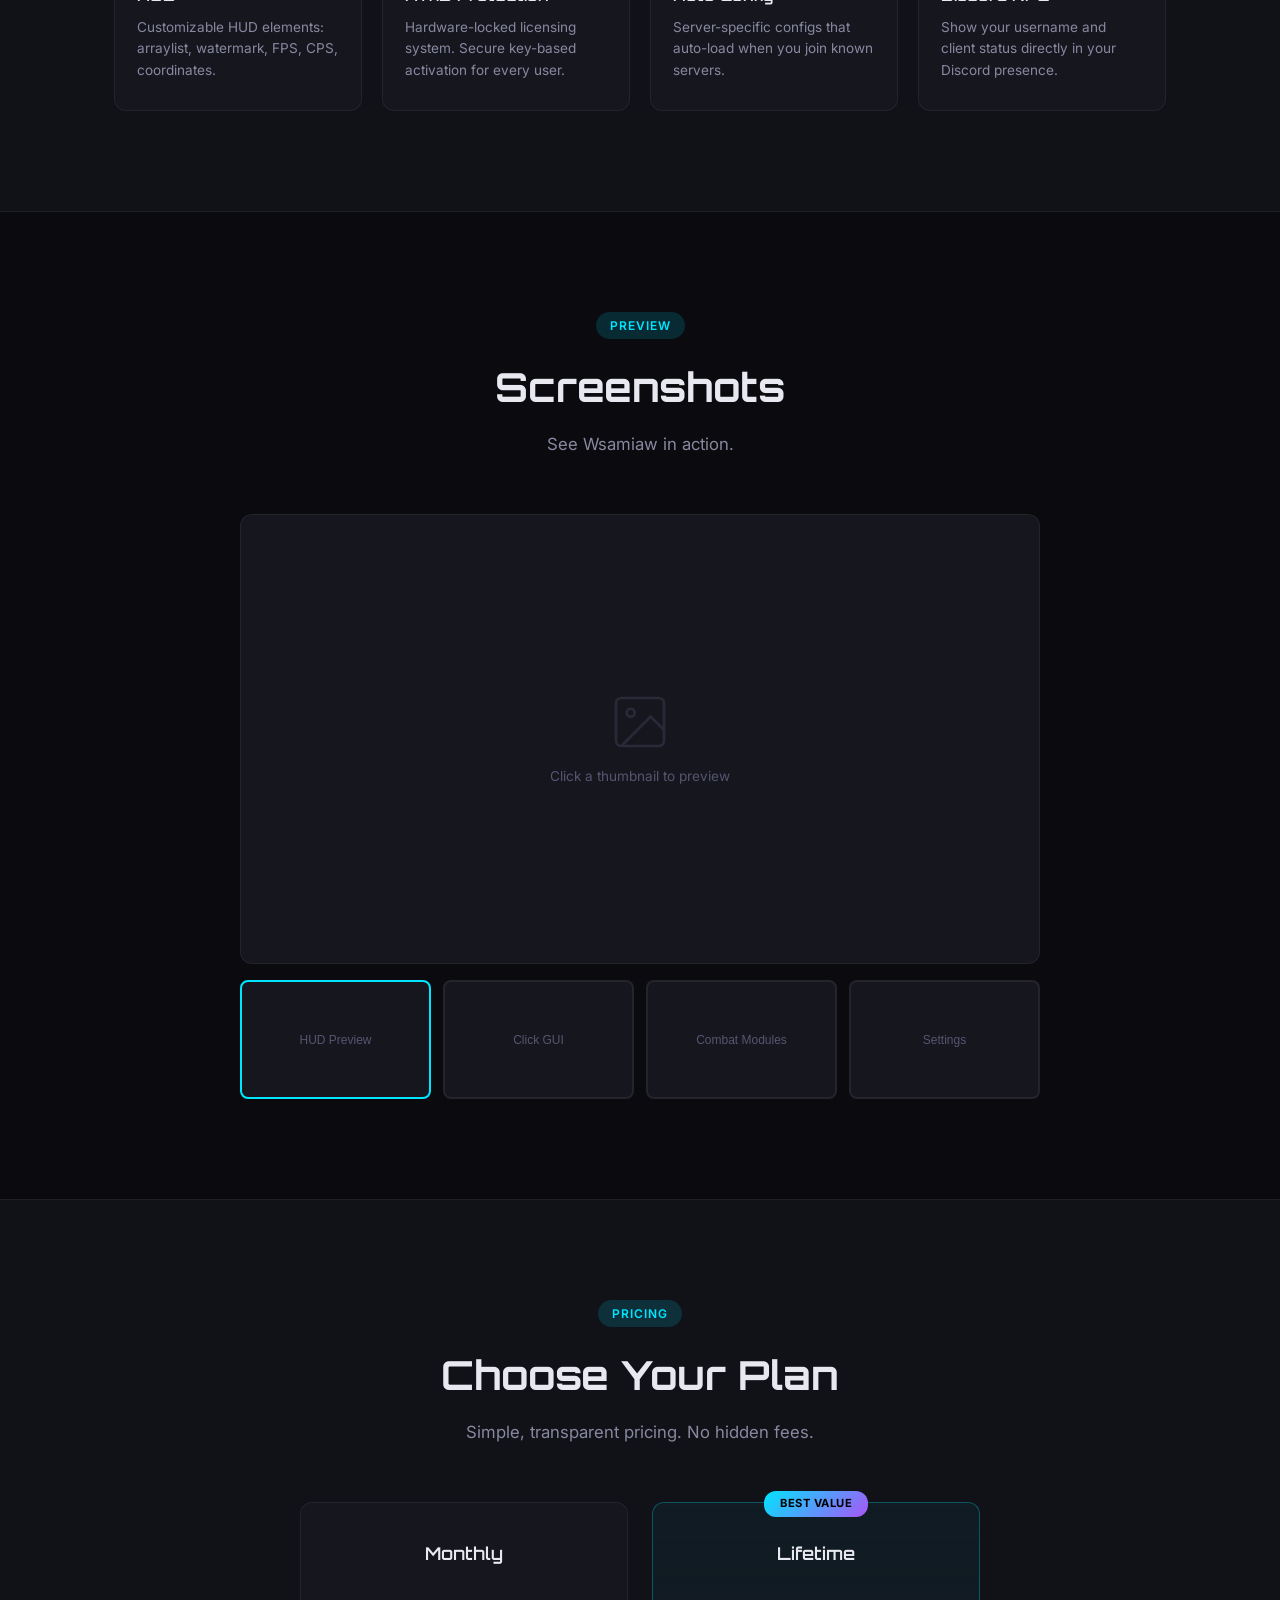
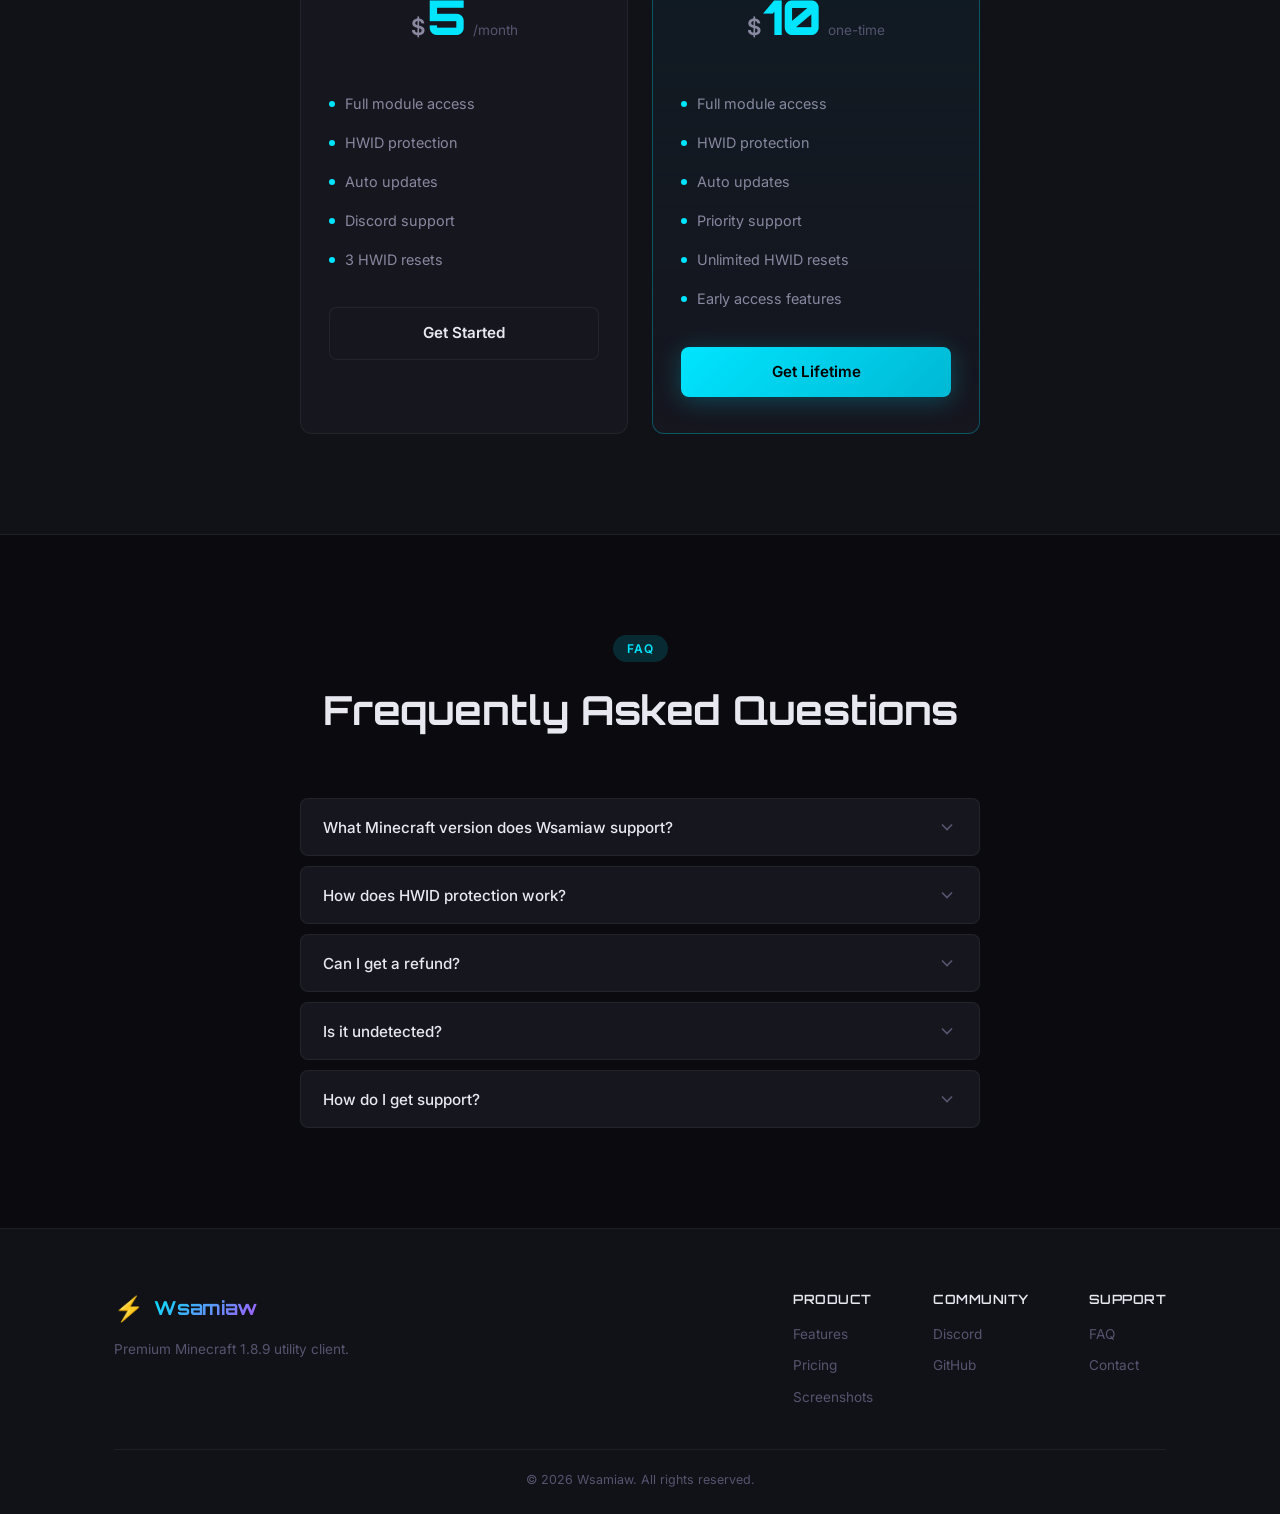
==== commit 715f39e1: "Fix lifetime price to $10 + update FAQ text" ====
--- a/index.html
+++ b/index.html
@@ -208,7 +208,7 @@
                     <h3>Lifetime</h3>
                     <div class="pricing-price">
                         <span class="price-currency">$</span>
-                        <span class="price-amount">15</span>
+                        <span class="price-amount">10</span>
                         <span class="price-period">one-time</span>
                     </div>
                 </div>
@@ -266,7 +266,7 @@
                     <svg class="faq-chevron" width="20" height="20" viewBox="0 0 24 24" fill="none" stroke="currentColor" stroke-width="2"><polyline points="6 9 12 15 18 9"/></svg>
                 </button>
                 <div class="faq-answer">
-                    <p>Wsamiaw is designed for anarchy and practice servers. Use at your own risk on servers with active anti-cheat systems. We are not responsible for any bans.</p>
+                    <p>Wsamiaw supports ghost, semi-ghost, and blatant usage. Use at your own risk on servers with active anti-cheat systems. We are not responsible for any bans.</p>
                 </div>
             </div>
             <div class="faq-item">
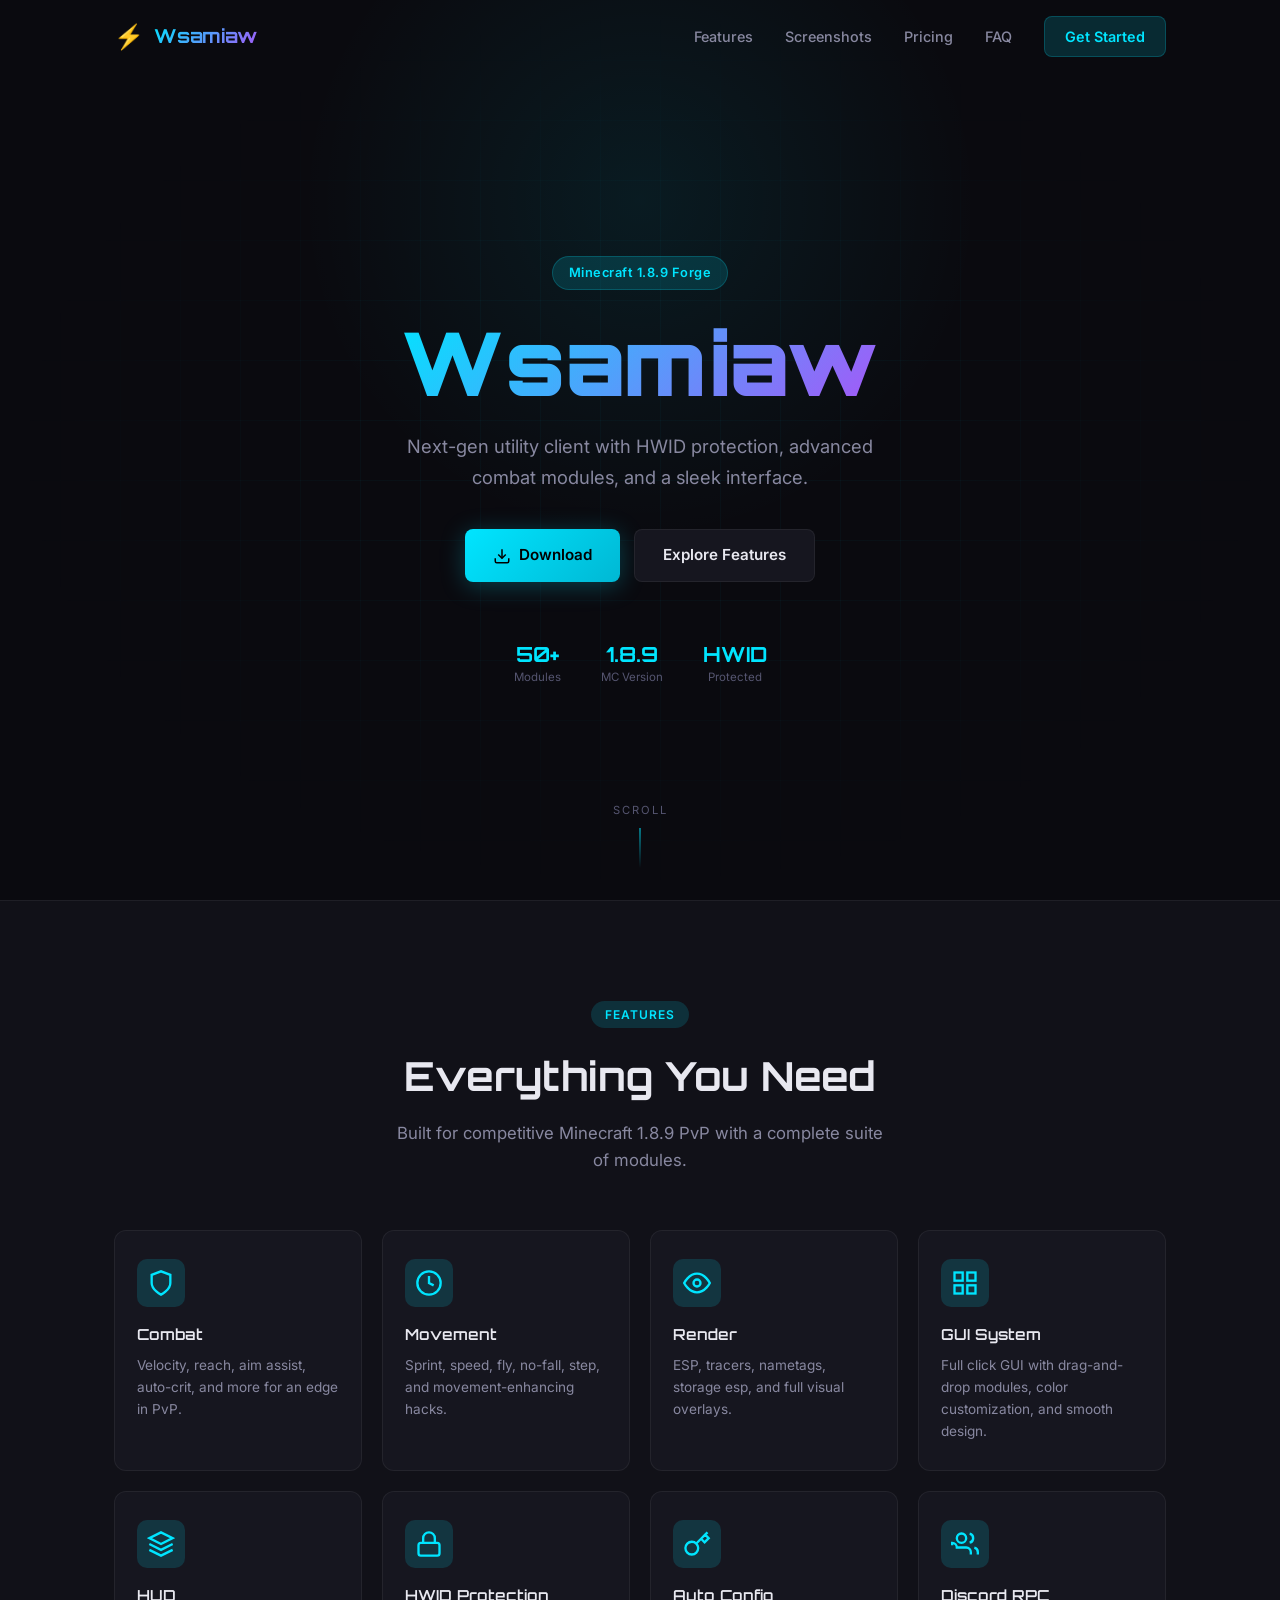
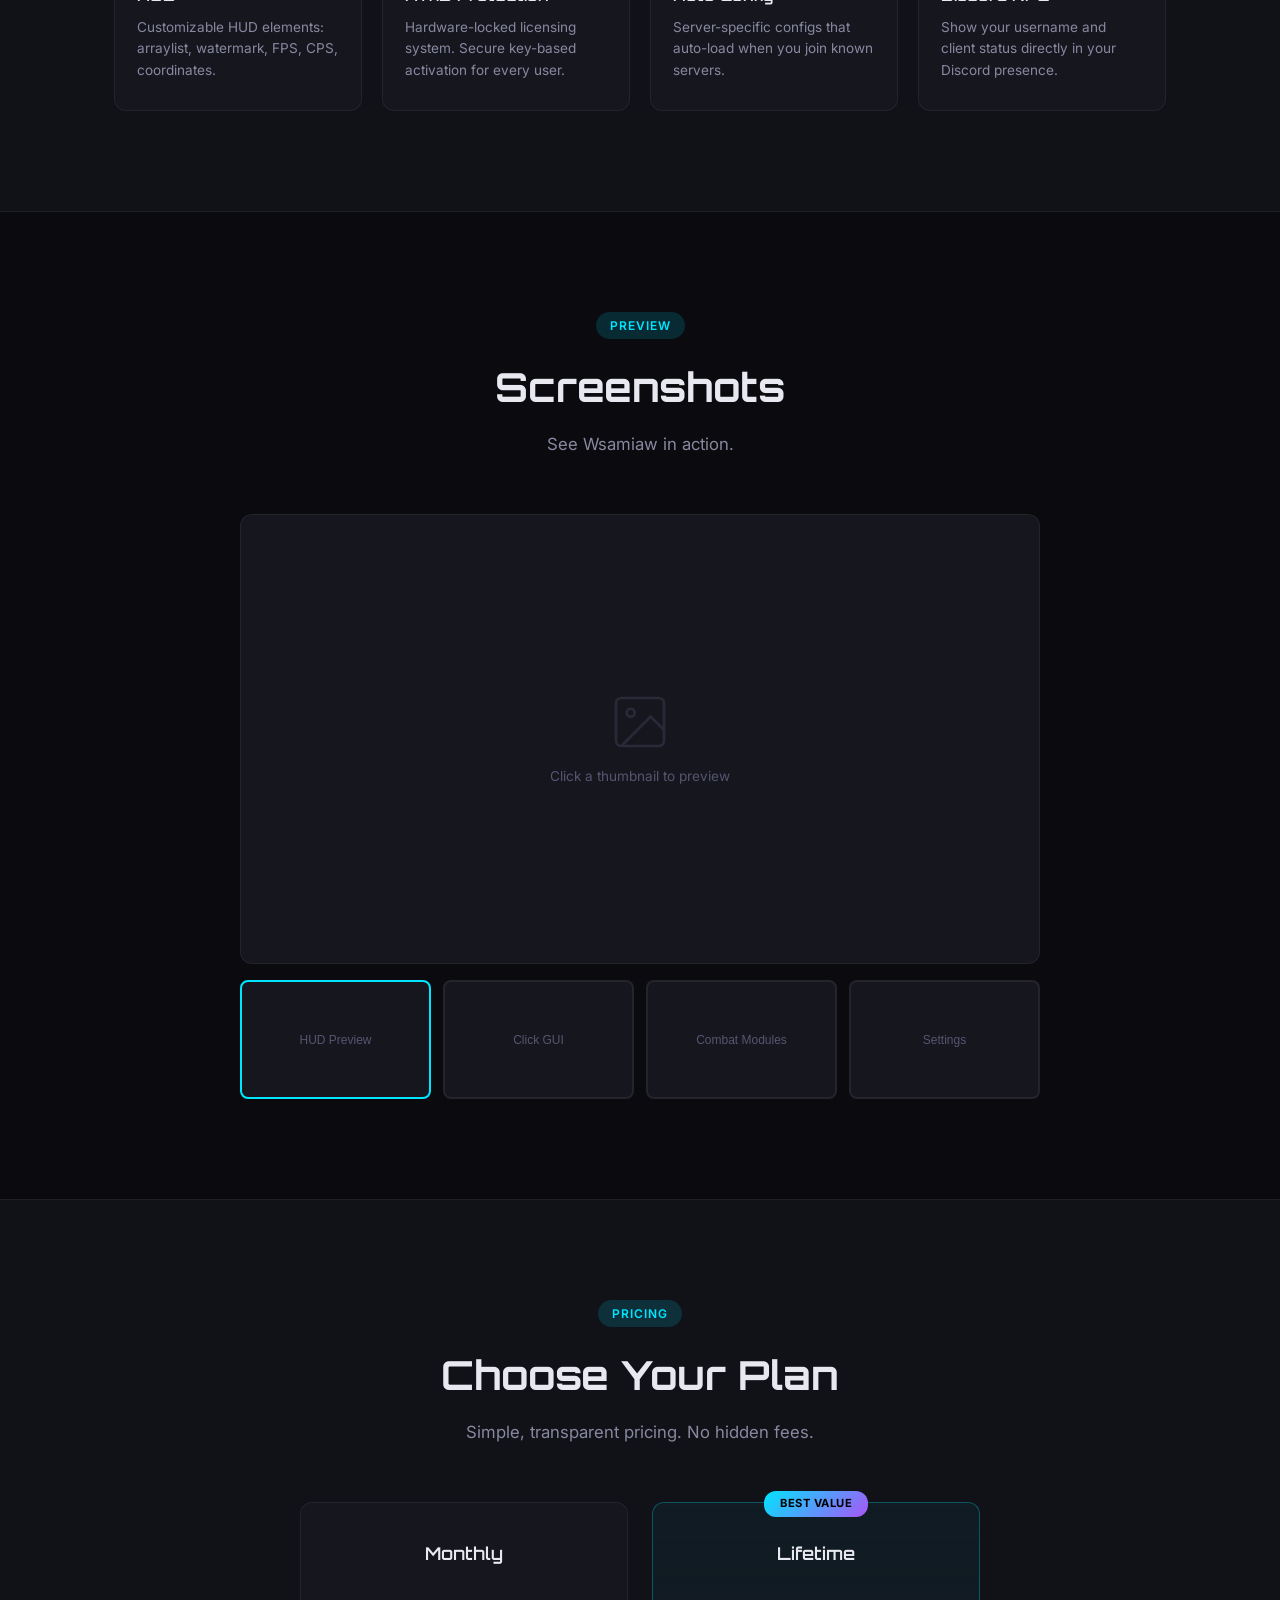
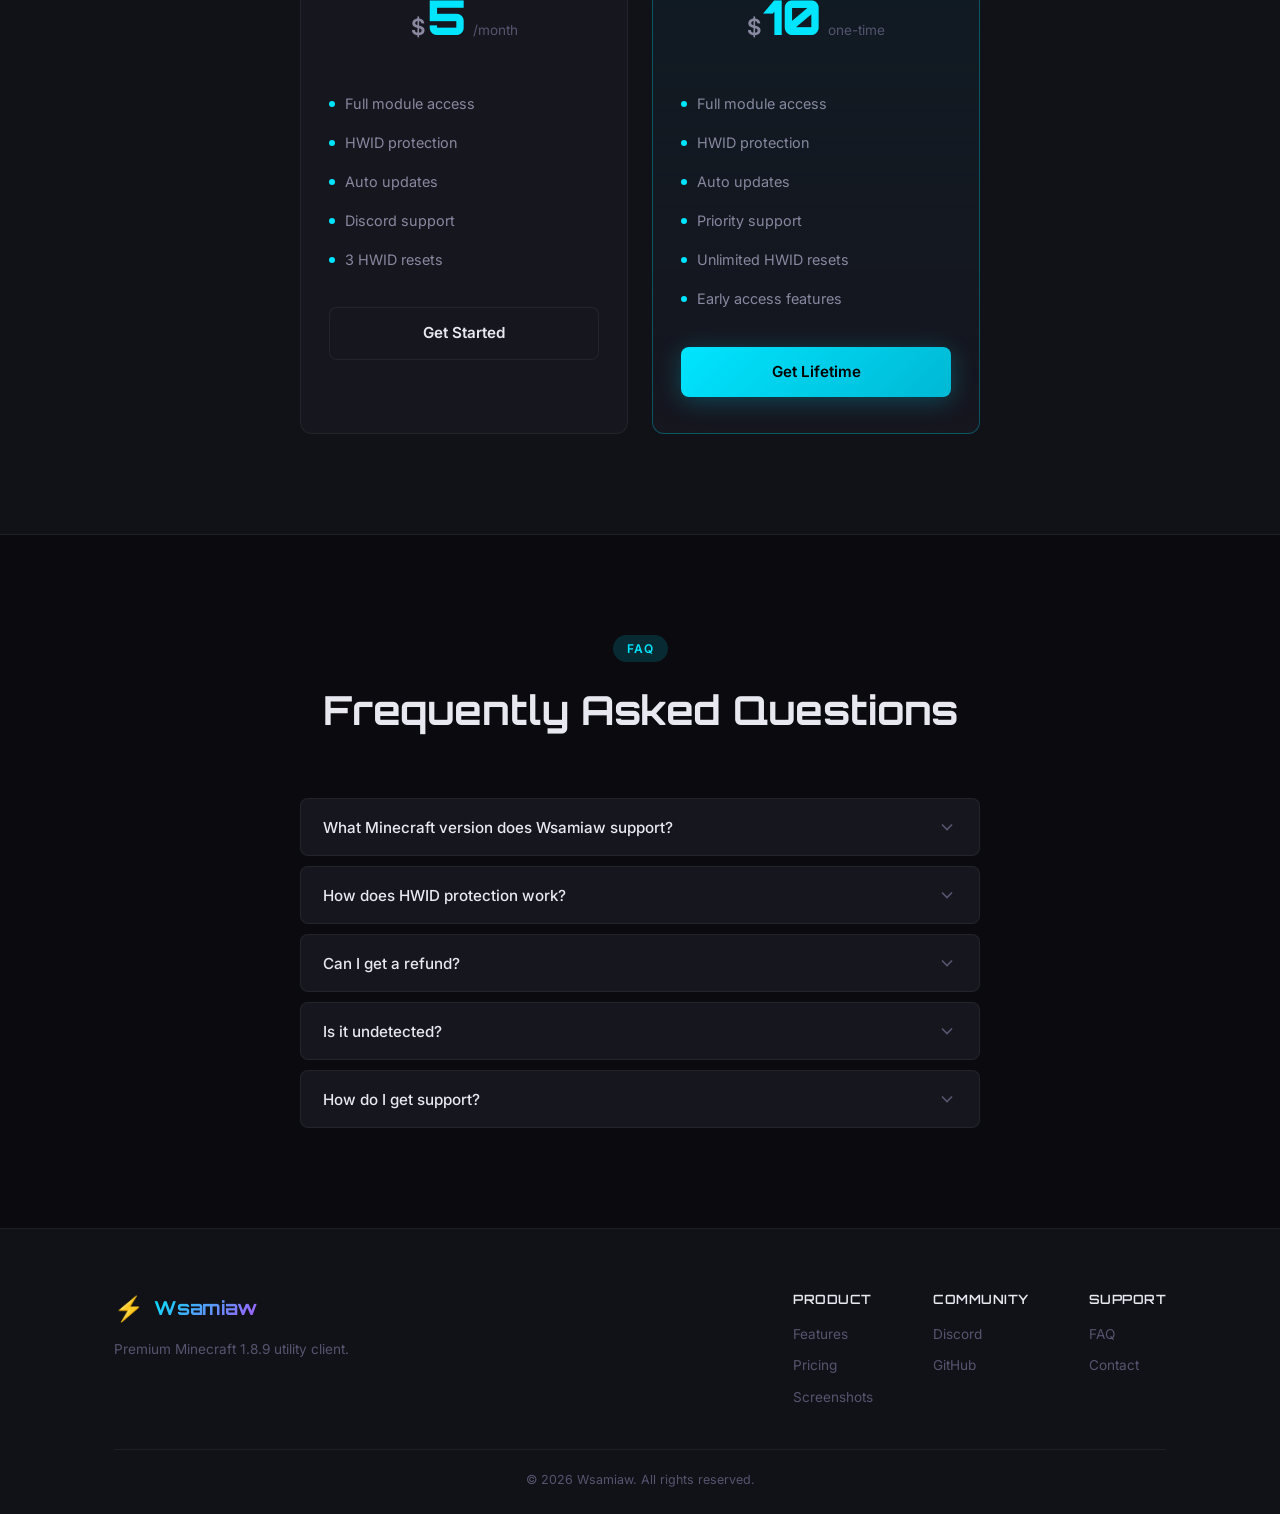
==== commit 48a1f140: "Fix stat text overlapping + minor spacing" ====
--- a/index.html
+++ b/index.html
@@ -62,7 +62,7 @@
             </div>
             <div class="stat" data-aos="fade-up" data-aos-delay="300">
                 <span class="stat-number">1.8.9</span>
-                <span class="stat-label">Minecraft Version</span>
+                <span class="stat-label">MC Version</span>
             </div>
             <div class="stat" data-aos="fade-up" data-aos-delay="400">
                 <span class="stat-number">HWID</span>
--- a/style.css
+++ b/style.css
@@ -287,26 +287,30 @@
 .hero-stats {
     display: flex;
     justify-content: center;
-    gap: 60px;
+    gap: 40px;
+    margin-top: 8px;
 }
 
 .stat {
     display: flex;
     flex-direction: column;
     align-items: center;
+    line-height: 1.2;
 }
 
 .stat-number {
     font-family: 'Orbitron', sans-serif;
-    font-size: 1.6rem;
+    font-size: 1.3rem;
     font-weight: 700;
     color: var(--accent);
+    white-space: nowrap;
 }
 
 .stat-label {
-    font-size: 0.8rem;
+    font-size: 0.72rem;
     color: var(--text-dim);
     margin-top: 4px;
+    white-space: nowrap;
 }
 
 .scroll-indicator {
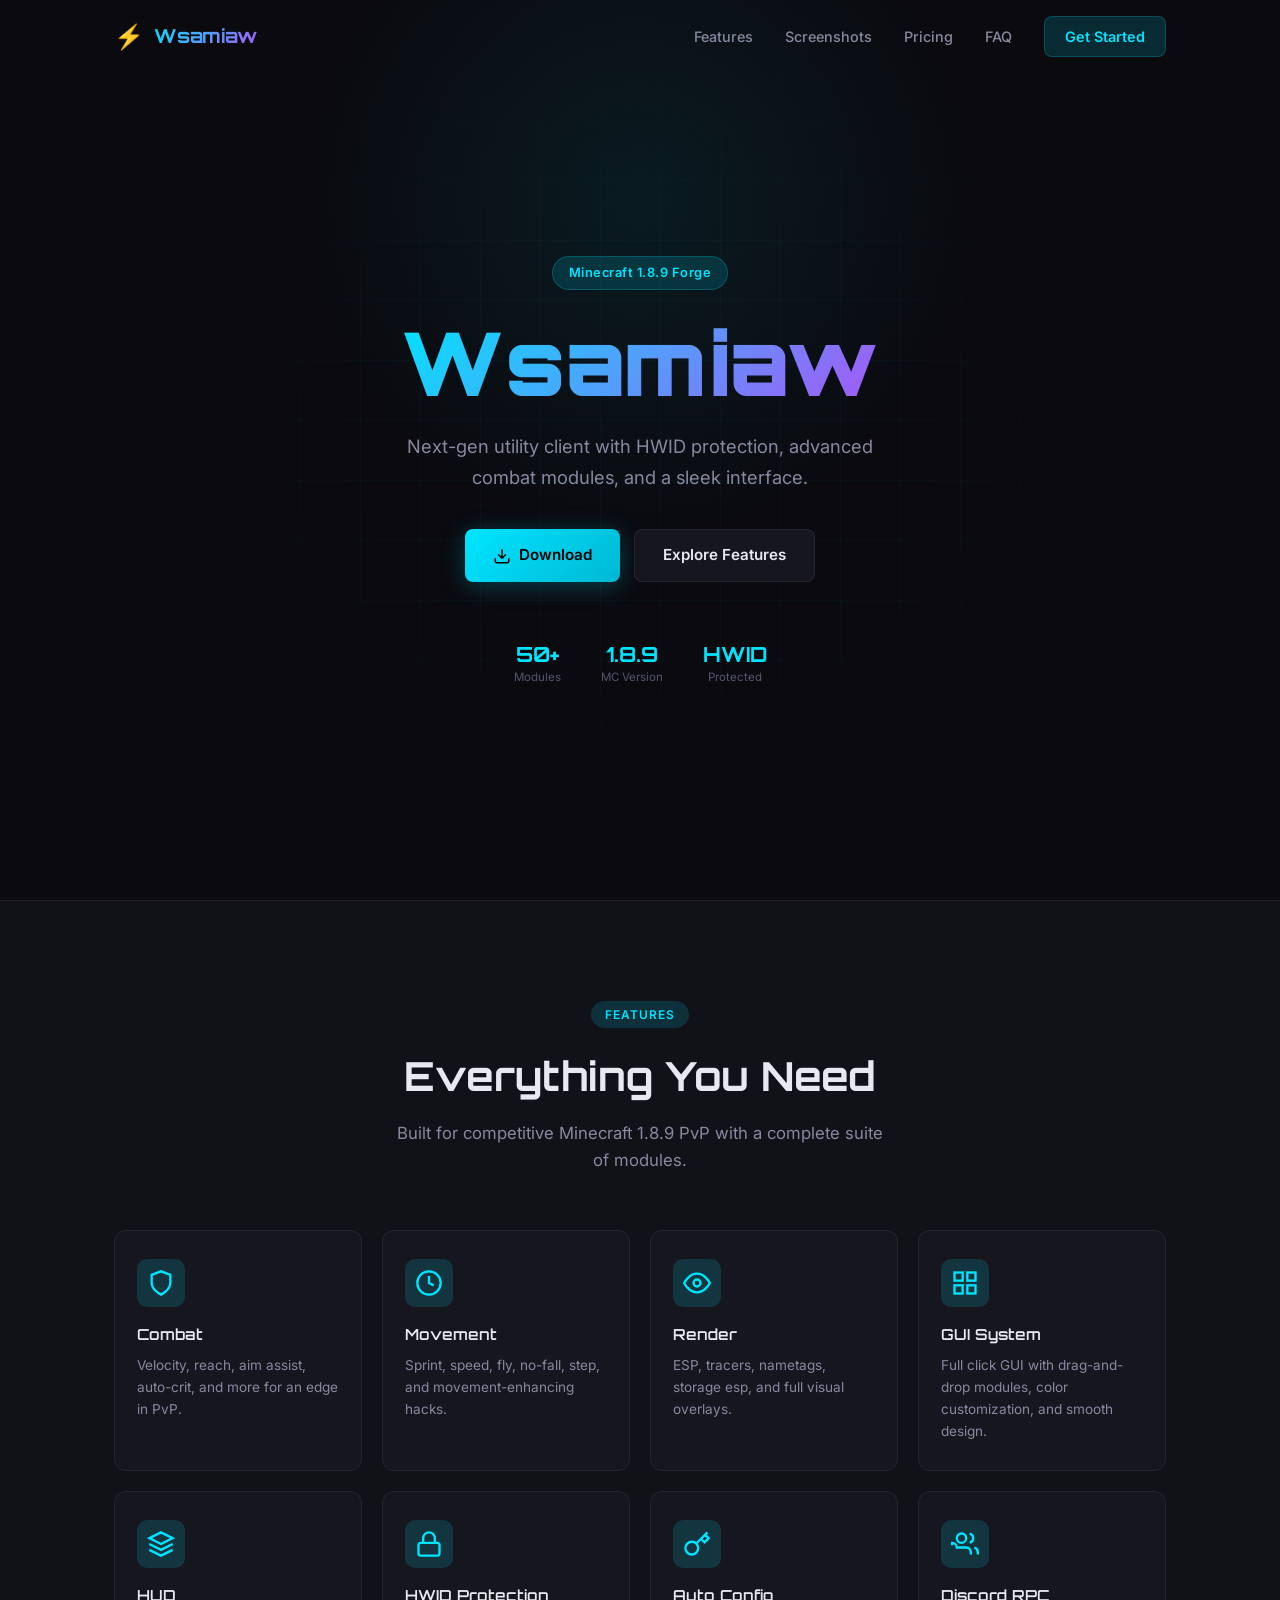
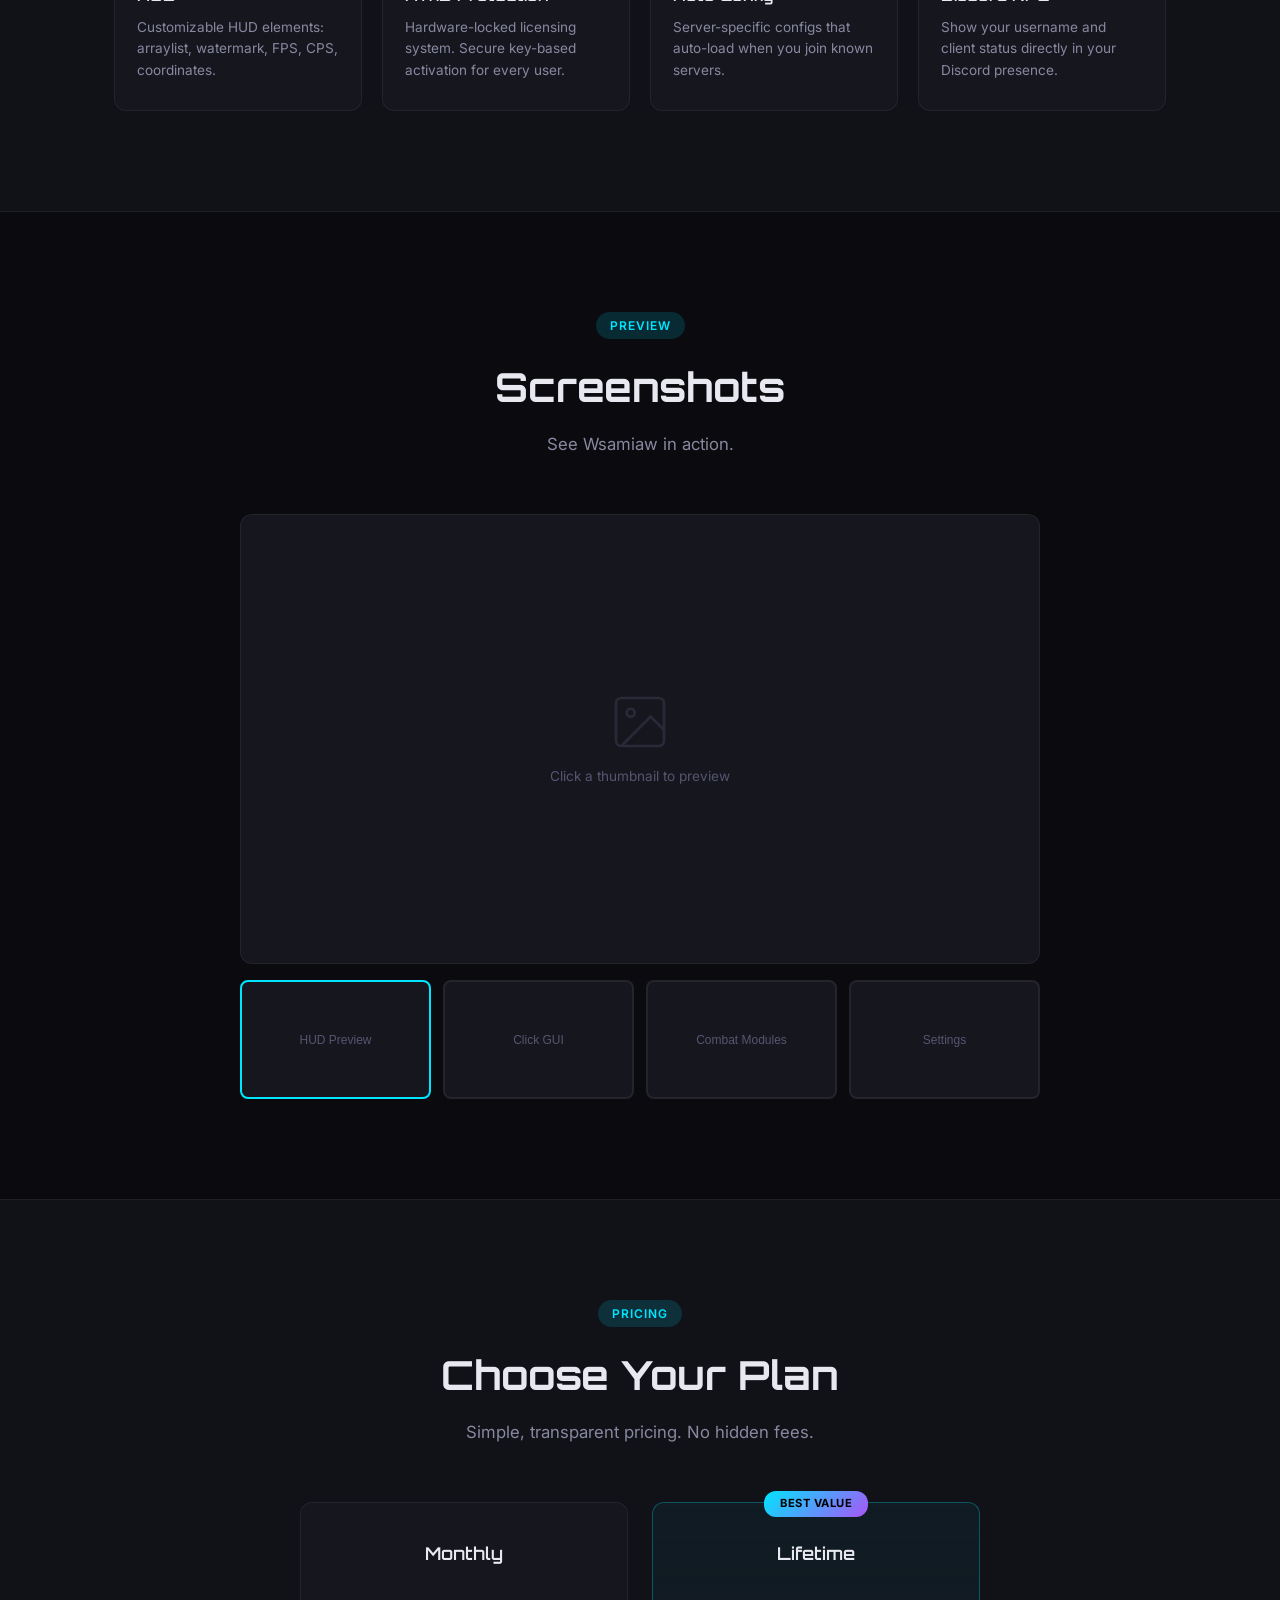
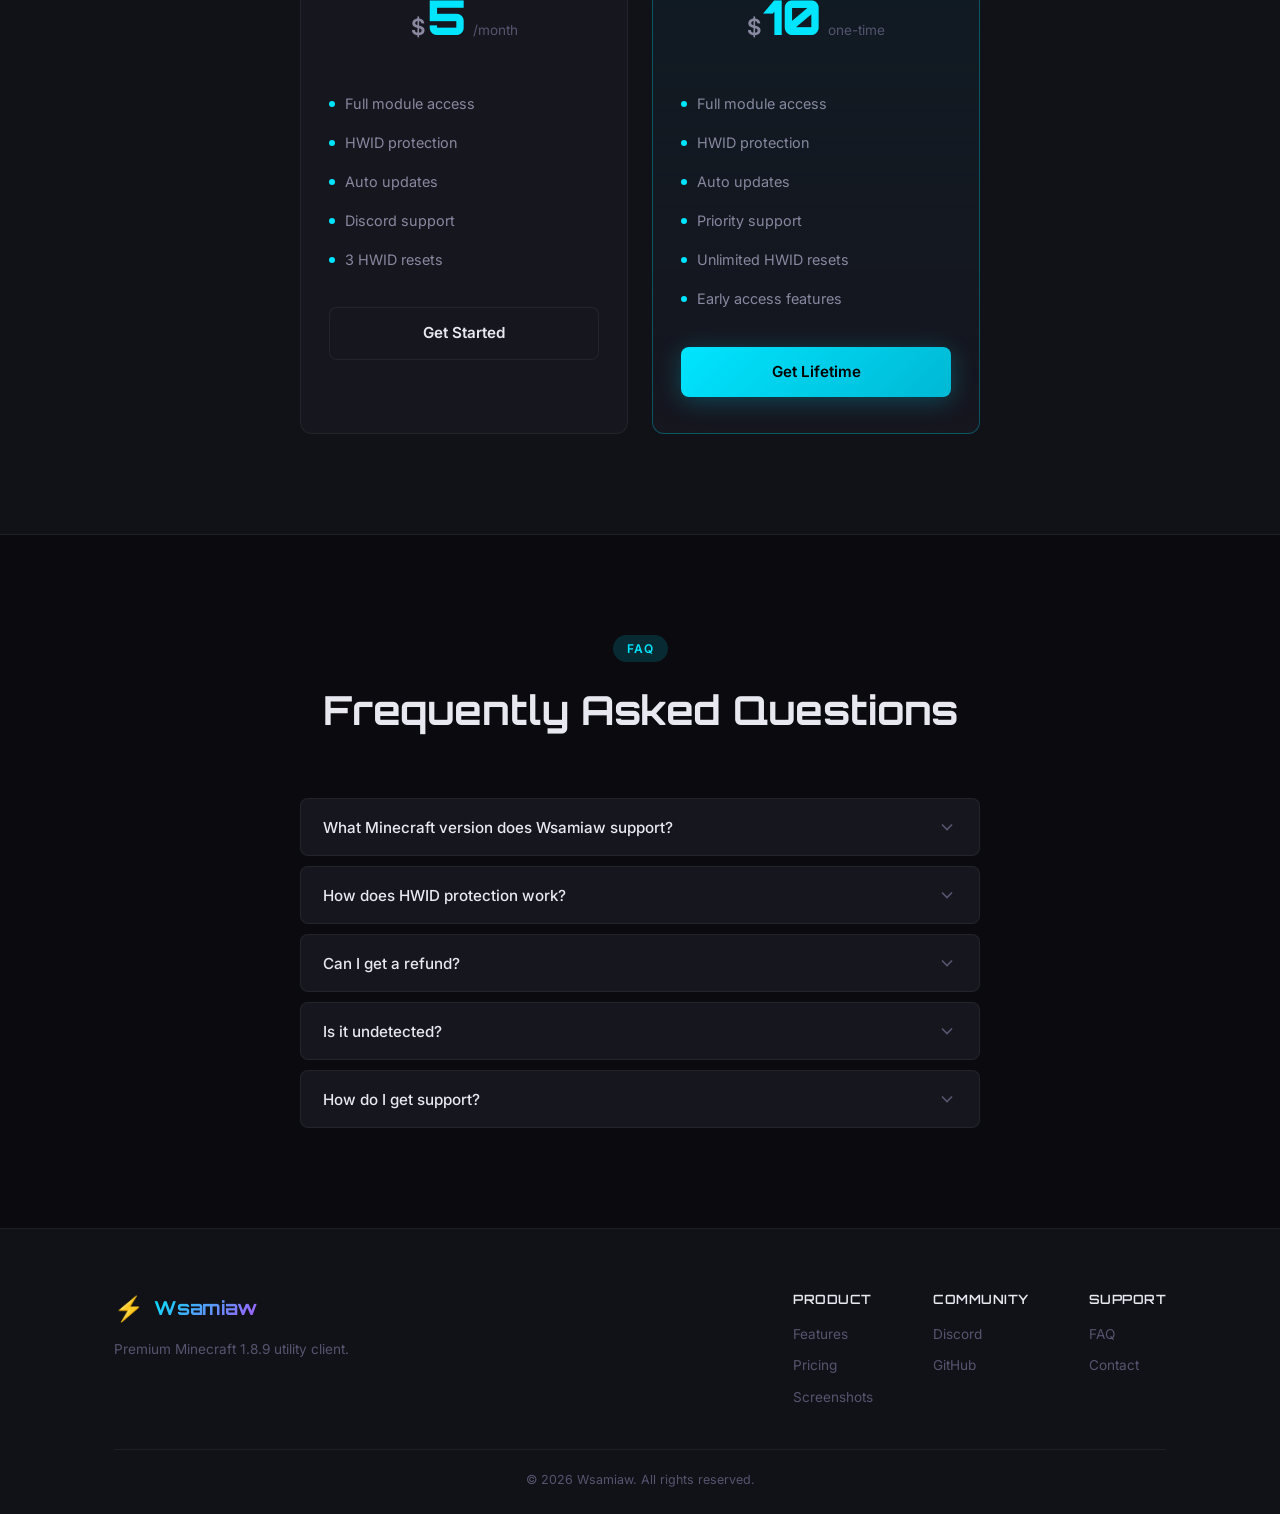
==== commit ad854095: "Remove scroll indicator" ====
--- a/index.html
+++ b/index.html
@@ -70,10 +70,7 @@
             </div>
         </div>
     </div>
-    <div class="scroll-indicator">
-        <span>Scroll</span>
-        <div class="scroll-line"></div>
-    </div>
+
 </section>
 
 <section class="features" id="features">
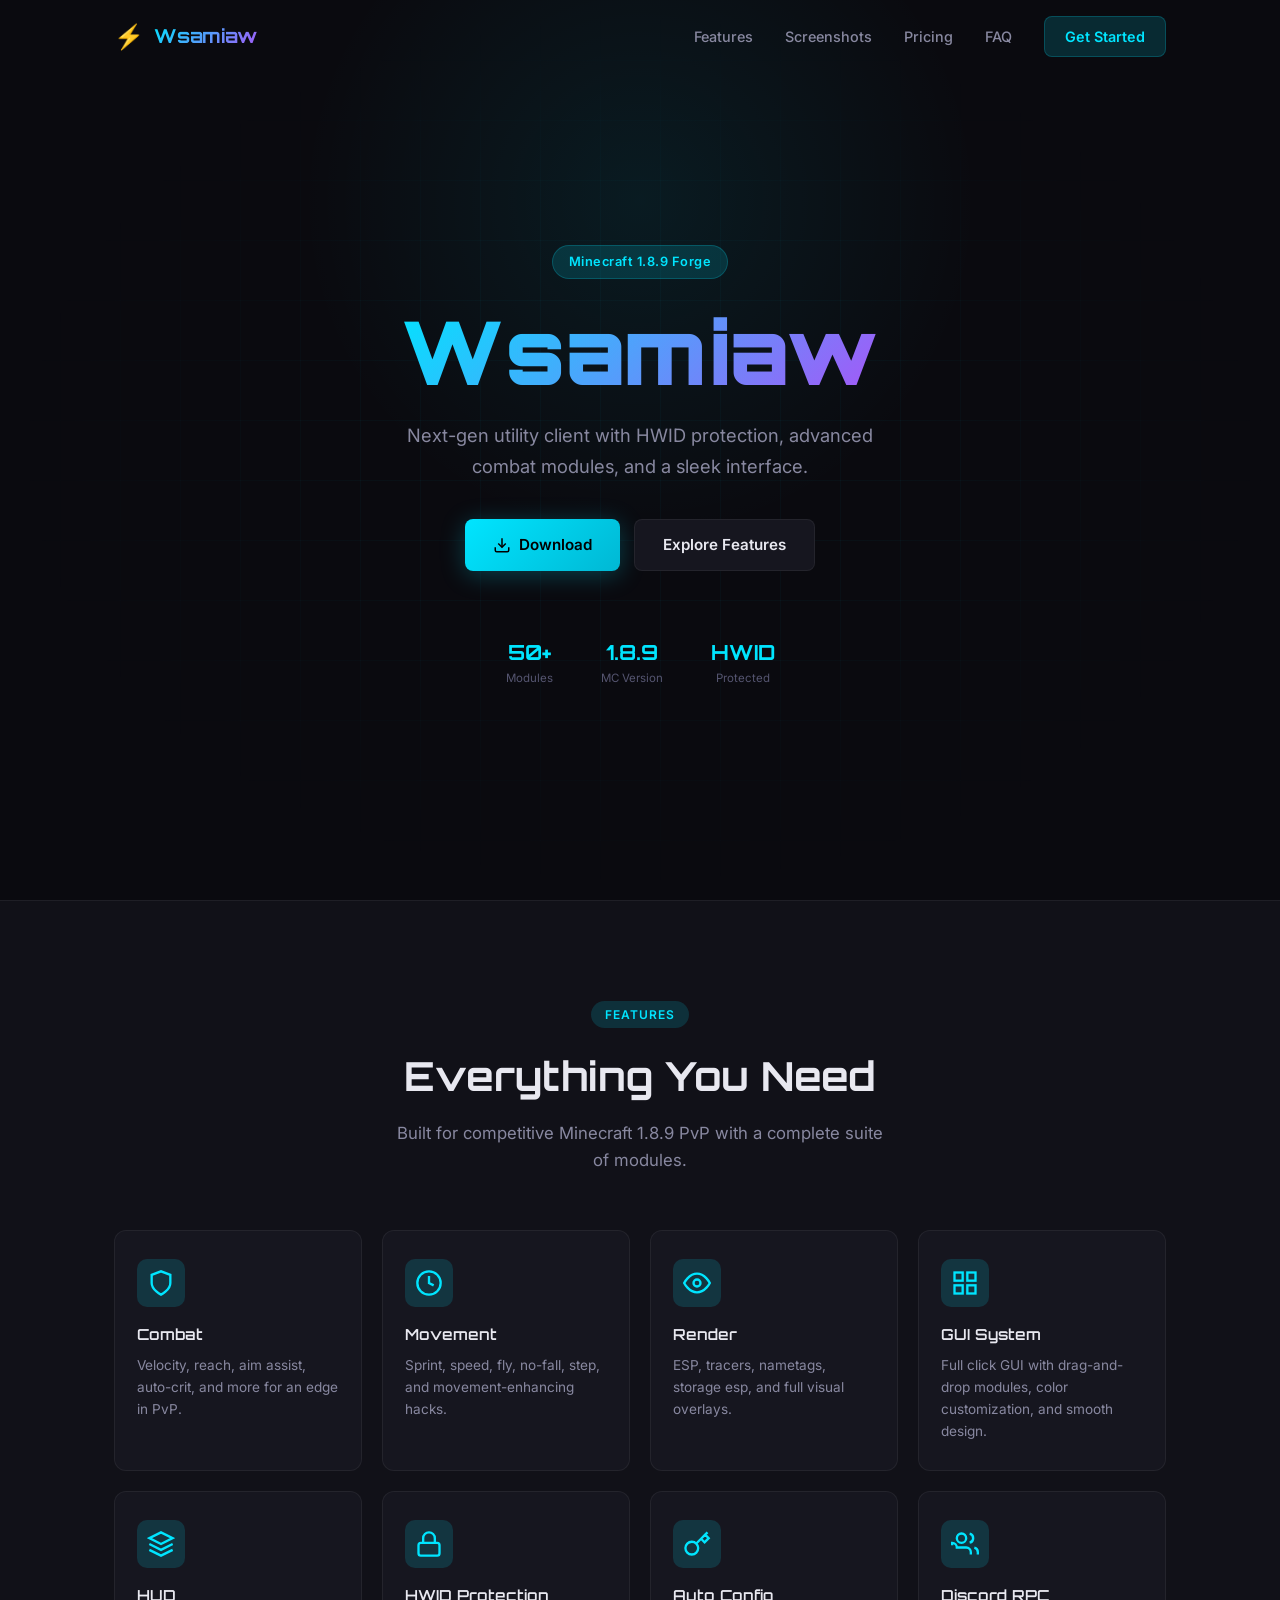
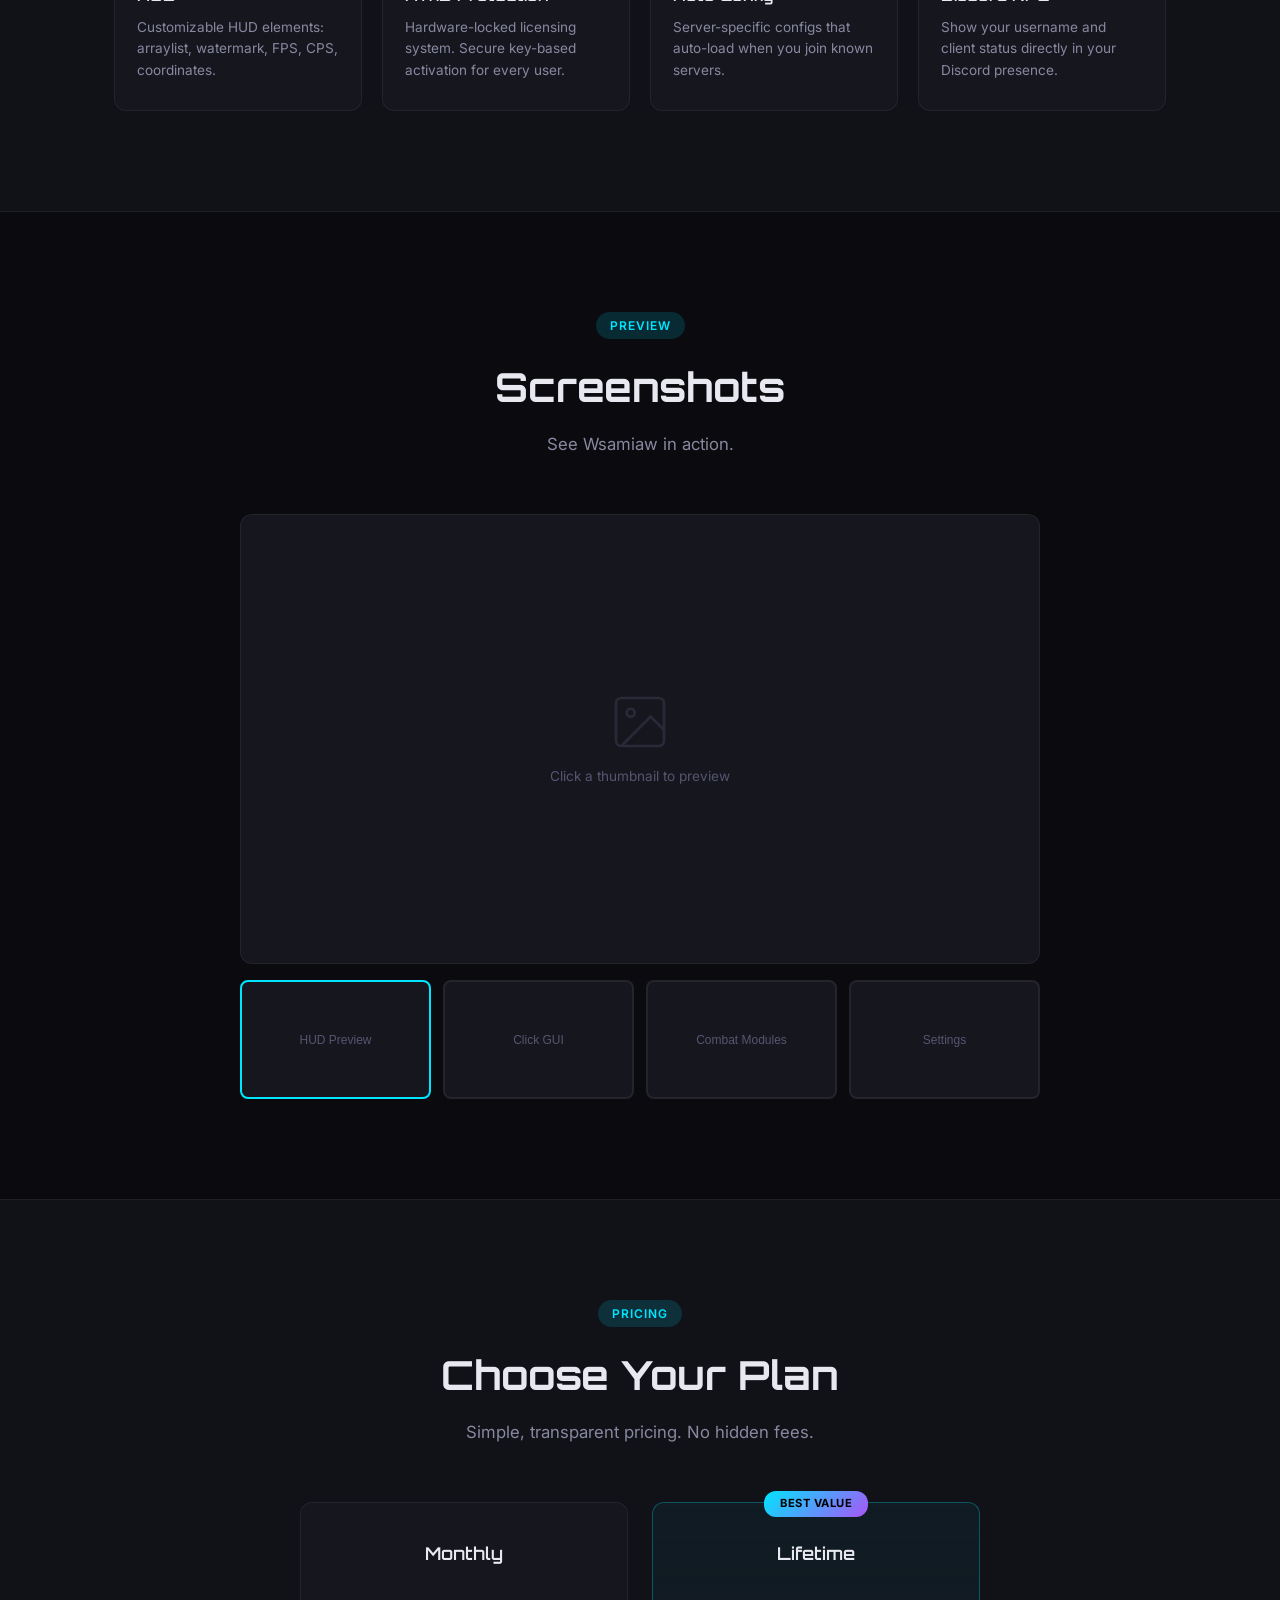
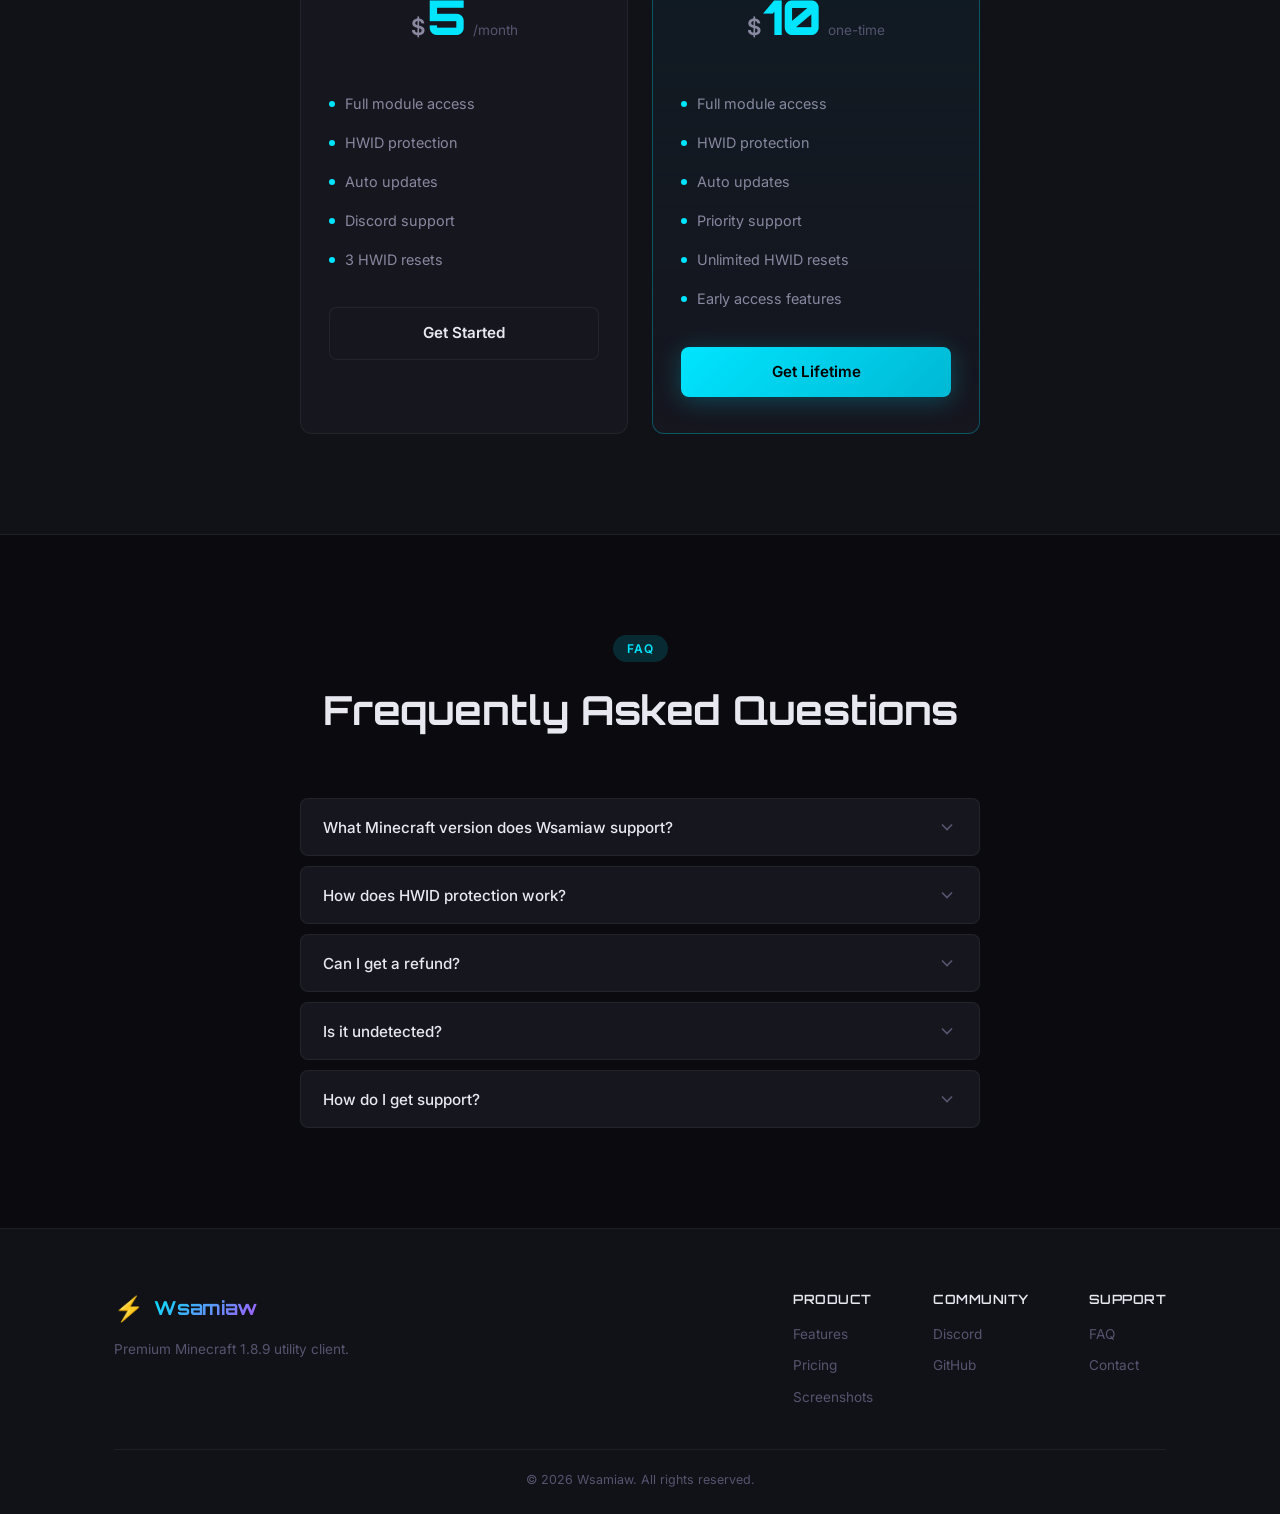
==== commit af852209: "Fix stat overlap, z-index, update Discord/GitHub links" ====
--- a/index.html
+++ b/index.html
@@ -197,7 +197,7 @@
                     <li>Discord support</li>
                     <li>3 HWID resets</li>
                 </ul>
-                <a href="https://discord.gg/wsamiaw" class="btn btn-secondary btn-full" target="_blank" rel="noopener">Get Started</a>
+                <a href="https://discord.gg/PrjvszrWFF" class="btn btn-secondary btn-full" target="_blank" rel="noopener">Get Started</a>
             </div>
             <div class="pricing-card featured" data-aos="fade-up" data-aos-delay="100">
                 <div class="pricing-badge">Best Value</div>
@@ -217,7 +217,7 @@
                     <li>Unlimited HWID resets</li>
                     <li>Early access features</li>
                 </ul>
-                <a href="https://discord.gg/wsamiaw" class="btn btn-primary btn-full" target="_blank" rel="noopener">Get Lifetime</a>
+                <a href="https://discord.gg/PrjvszrWFF" class="btn btn-primary btn-full" target="_blank" rel="noopener">Get Lifetime</a>
             </div>
         </div>
     </div>
@@ -298,13 +298,13 @@
                 </div>
                 <div class="footer-col">
                     <h4>Community</h4>
-                    <a href="https://discord.gg/wsamiaw" target="_blank" rel="noopener">Discord</a>
-                    <a href="https://github.com/Denizwsa/wsamiaw" target="_blank" rel="noopener">GitHub</a>
+                    <a href="https://discord.gg/PrjvszrWFF" target="_blank" rel="noopener">Discord</a>
+                    <a href="https://github.com/Denizwsa" target="_blank" rel="noopener">GitHub</a>
                 </div>
                 <div class="footer-col">
                     <h4>Support</h4>
                     <a href="#faq">FAQ</a>
-                    <a href="https://discord.gg/wsamiaw" target="_blank" rel="noopener">Contact</a>
+                    <a href="https://discord.gg/PrjvszrWFF" target="_blank" rel="noopener">Contact</a>
                 </div>
             </div>
         </div>
--- a/style.css
+++ b/style.css
@@ -161,6 +161,7 @@
     position: absolute;
     inset: 0;
     overflow: hidden;
+    z-index: 0;
 }
 
 .hero-grid {
@@ -188,7 +189,7 @@
 .hero-content {
     text-align: center;
     position: relative;
-    z-index: 1;
+    z-index: 2;
 }
 
 .hero-badge {
@@ -287,15 +288,17 @@
 .hero-stats {
     display: flex;
     justify-content: center;
-    gap: 40px;
-    margin-top: 8px;
+    gap: 48px;
+    margin-top: 12px;
 }
 
 .stat {
     display: flex;
     flex-direction: column;
     align-items: center;
-    line-height: 1.2;
+    gap: 10px;
+    min-height: 64px;
+    justify-content: center;
 }
 
 .stat-number {
@@ -304,13 +307,14 @@
     font-weight: 700;
     color: var(--accent);
     white-space: nowrap;
+    line-height: 1;
 }
 
 .stat-label {
     font-size: 0.72rem;
     color: var(--text-dim);
-    margin-top: 4px;
     white-space: nowrap;
+    line-height: 1;
 }
 
 .scroll-indicator {
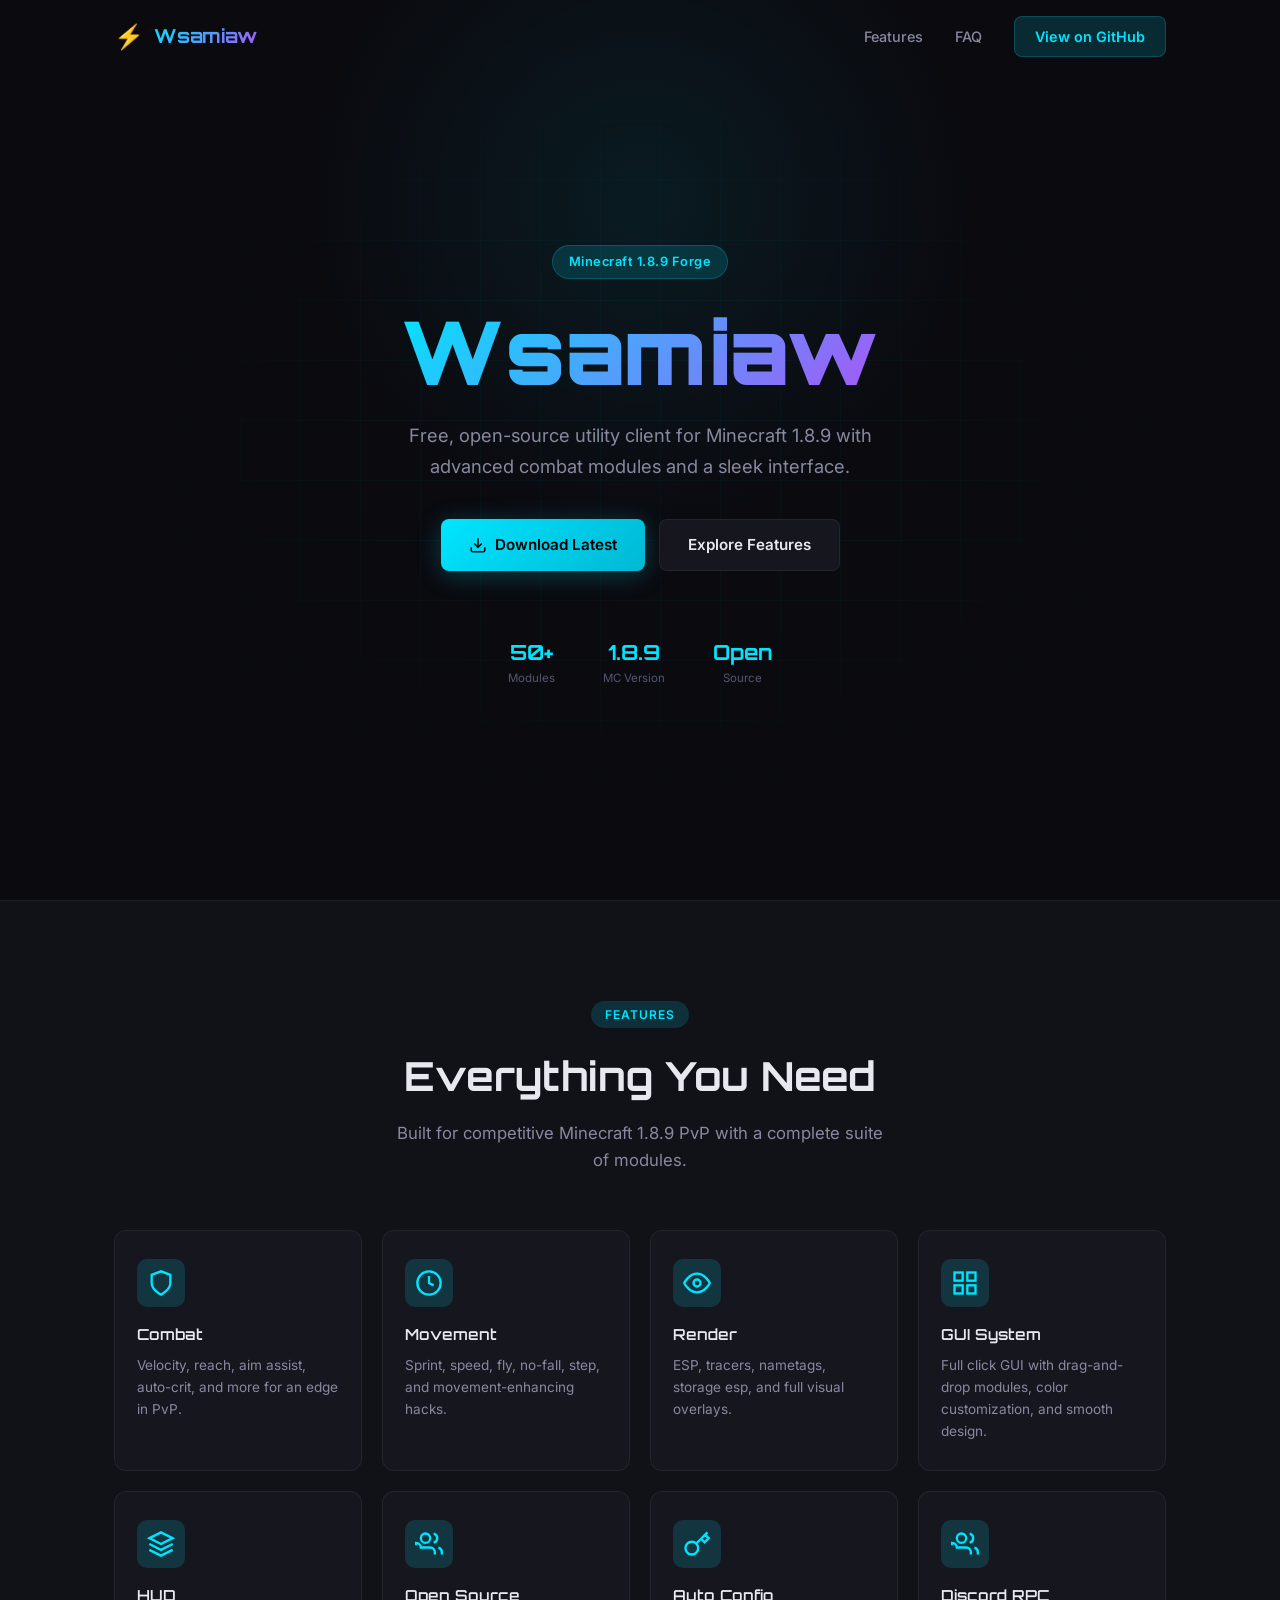
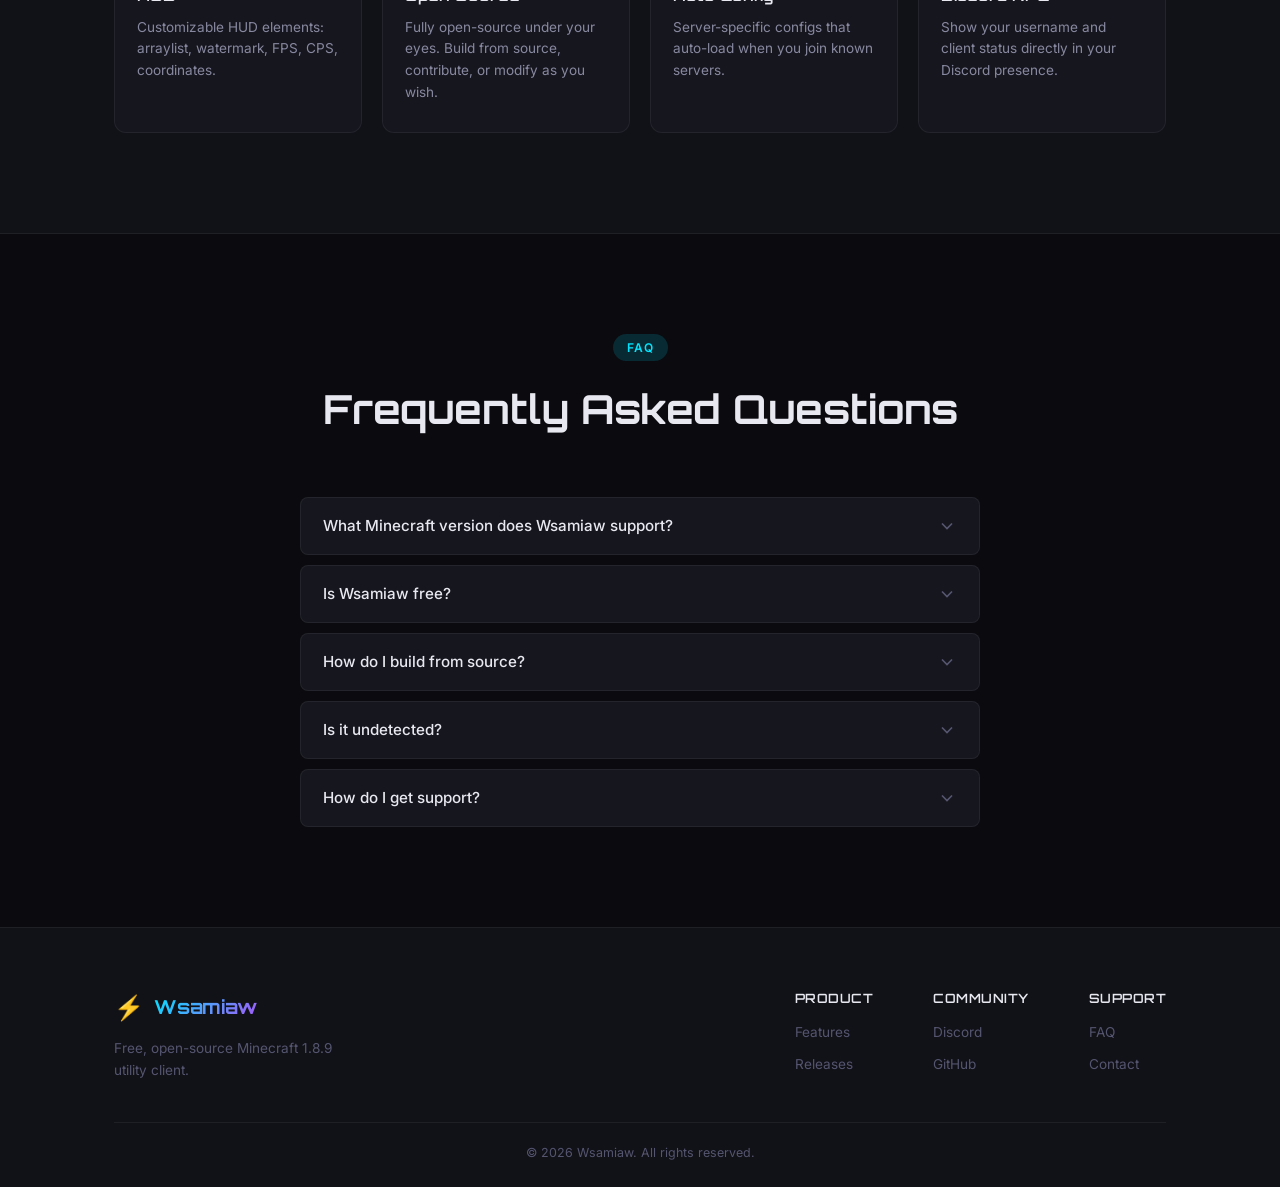
==== commit 92ba3069: "redesign site: remove pricing/screenshots, open-source branding, link downloads to github releases" ====
--- a/index.html
+++ b/index.html
@@ -4,9 +4,9 @@
     <meta charset="UTF-8">
     <meta name="viewport" content="width=device-width, initial-scale=1.0">
     <title>Wsamiaw - Minecraft 1.8.9 Utility Client</title>
-    <meta name="description" content="Wsamiaw is a premium Minecraft 1.8.9 utility client with advanced modules, sleek HUD, and HWID-protected licensing.">
+    <meta name="description" content="Free, open-source Minecraft 1.8.9 utility client with advanced modules and a sleek HUD.">
     <meta property="og:title" content="Wsamiaw - Minecraft 1.8.9 Utility Client">
-    <meta property="og:description" content="Premium utility client for Minecraft 1.8.9. Advanced modules, sleek design, HWID protection.">
+    <meta property="og:description" content="Free, open-source utility client for Minecraft 1.8.9. Advanced modules, sleek design.">
     <meta property="og:type" content="website">
     <meta name="theme-color" content="#00e5ff">
     <link rel="icon" href="data:image/svg+xml,<svg xmlns='http://www.w3.org/2000/svg' viewBox='0 0 100 100'><text y='.9em' font-size='90'>⚡</text></svg>">
@@ -26,10 +26,8 @@
         </a>
         <div class="nav-links" id="navLinks">
             <a href="#features">Features</a>
-            <a href="#screenshots">Screenshots</a>
-            <a href="#pricing">Pricing</a>
             <a href="#faq">FAQ</a>
-            <a href="#pricing" class="nav-cta">Get Started</a>
+            <a href="https://github.com/Denizwsa/wsamiaw" target="_blank" rel="noopener" class="nav-cta">View on GitHub</a>
         </div>
         <button class="nav-toggle" id="navToggle" aria-label="Toggle menu">
             <span></span><span></span><span></span>
@@ -47,11 +45,11 @@
         <h1 class="hero-title">
             <span class="gradient-text">Wsamiaw</span>
         </h1>
-        <p class="hero-subtitle">Next-gen utility client with HWID protection, advanced combat modules, and a sleek interface.</p>
+        <p class="hero-subtitle">Free, open-source utility client for Minecraft 1.8.9 with advanced combat modules and a sleek interface.</p>
         <div class="hero-buttons">
-            <a href="#pricing" class="btn btn-primary">
+            <a href="https://github.com/Denizwsa/wsamiaw/releases" target="_blank" rel="noopener" class="btn btn-primary">
                 <svg width="18" height="18" viewBox="0 0 24 24" fill="none" stroke="currentColor" stroke-width="2"><path d="M21 15v4a2 2 0 01-2 2H5a2 2 0 01-2-2v-4"/><polyline points="7 10 12 15 17 10"/><line x1="12" y1="15" x2="12" y2="3"/></svg>
-                Download
+                Download Latest
             </a>
             <a href="#features" class="btn btn-secondary">Explore Features</a>
         </div>
@@ -65,8 +63,8 @@
                 <span class="stat-label">MC Version</span>
             </div>
             <div class="stat" data-aos="fade-up" data-aos-delay="400">
-                <span class="stat-number">HWID</span>
-                <span class="stat-label">Protected</span>
+                <span class="stat-number">Open</span>
+                <span class="stat-label">Source</span>
             </div>
         </div>
     </div>
@@ -118,10 +116,10 @@
             </div>
             <div class="feature-card" data-aos="fade-up" data-aos-delay="200">
                 <div class="feature-icon">
-                    <svg width="28" height="28" viewBox="0 0 24 24" fill="none" stroke="currentColor" stroke-width="2"><rect x="3" y="11" width="18" height="11" rx="2" ry="2"/><path d="M7 11V7a5 5 0 0110 0v4"/></svg>
-                </div>
-                <h3>HWID Protection</h3>
-                <p>Hardware-locked licensing system. Secure key-based activation for every user.</p>
+                    <svg width="28" height="28" viewBox="0 0 24 24" fill="none" stroke="currentColor" stroke-width="2"><path d="M17 21v-2a4 4 0 00-4-4H5a4 4 0 00-4-4v2"/><circle cx="9" cy="7" r="4"/><path d="M23 21v-2a4 4 0 00-3-3.87"/><path d="M16 3.13a4 4 0 010 7.75"/></svg>
+                </div>
+                <h3>Open Source</h3>
+                <p>Fully open-source under your eyes. Build from source, contribute, or modify as you wish.</p>
             </div>
             <div class="feature-card" data-aos="fade-up" data-aos-delay="300">
                 <div class="feature-icon">
@@ -141,87 +139,6 @@
     </div>
 </section>
 
-<section class="screenshots" id="screenshots">
-    <div class="container">
-        <div class="section-header" data-aos="fade-up">
-            <span class="section-tag">Preview</span>
-            <h2 class="section-title">Screenshots</h2>
-            <p class="section-desc">See Wsamiaw in action.</p>
-        </div>
-        <div class="gallery" data-aos="fade-up" data-aos-delay="100">
-            <div class="gallery-item active" id="galleryMain">
-                <div class="gallery-placeholder">
-                    <svg width="64" height="64" viewBox="0 0 24 24" fill="none" stroke="currentColor" stroke-width="1" opacity="0.3"><rect x="3" y="3" width="18" height="18" rx="2" ry="2"/><circle cx="8.5" cy="8.5" r="1.5"/><polyline points="21 15 16 10 5 21"/></svg>
-                    <p>Click a thumbnail to preview</p>
-                </div>
-            </div>
-            <div class="gallery-thumbs">
-                <button class="thumb active" data-index="0">
-                    <div class="thumb-placeholder">HUD Preview</div>
-                </button>
-                <button class="thumb" data-index="1">
-                    <div class="thumb-placeholder">Click GUI</div>
-                </button>
-                <button class="thumb" data-index="2">
-                    <div class="thumb-placeholder">Combat Modules</div>
-                </button>
-                <button class="thumb" data-index="3">
-                    <div class="thumb-placeholder">Settings</div>
-                </button>
-            </div>
-        </div>
-    </div>
-</section>
-
-<section class="pricing" id="pricing">
-    <div class="container">
-        <div class="section-header" data-aos="fade-up">
-            <span class="section-tag">Pricing</span>
-            <h2 class="section-title">Choose Your Plan</h2>
-            <p class="section-desc">Simple, transparent pricing. No hidden fees.</p>
-        </div>
-        <div class="pricing-grid">
-            <div class="pricing-card" data-aos="fade-up" data-aos-delay="0">
-                <div class="pricing-header">
-                    <h3>Monthly</h3>
-                    <div class="pricing-price">
-                        <span class="price-currency">$</span>
-                        <span class="price-amount">5</span>
-                        <span class="price-period">/month</span>
-                    </div>
-                </div>
-                <ul class="pricing-features">
-                    <li>Full module access</li>
-                    <li>HWID protection</li>
-                    <li>Auto updates</li>
-                    <li>Discord support</li>
-                    <li>3 HWID resets</li>
-                </ul>
-                <a href="https://discord.gg/PrjvszrWFF" class="btn btn-secondary btn-full" target="_blank" rel="noopener">Get Started</a>
-            </div>
-            <div class="pricing-card featured" data-aos="fade-up" data-aos-delay="100">
-                <div class="pricing-badge">Best Value</div>
-                <div class="pricing-header">
-                    <h3>Lifetime</h3>
-                    <div class="pricing-price">
-                        <span class="price-currency">$</span>
-                        <span class="price-amount">10</span>
-                        <span class="price-period">one-time</span>
-                    </div>
-                </div>
-                <ul class="pricing-features">
-                    <li>Full module access</li>
-                    <li>HWID protection</li>
-                    <li>Auto updates</li>
-                    <li>Priority support</li>
-                    <li>Unlimited HWID resets</li>
-                    <li>Early access features</li>
-                </ul>
-                <a href="https://discord.gg/PrjvszrWFF" class="btn btn-primary btn-full" target="_blank" rel="noopener">Get Lifetime</a>
-            </div>
-        </div>
-    </div>
-</section>
 
 <section class="faq" id="faq">
     <div class="container">
@@ -241,20 +158,20 @@
             </div>
             <div class="faq-item">
                 <button class="faq-question">
-                    <span>How does HWID protection work?</span>
-                    <svg class="faq-chevron" width="20" height="20" viewBox="0 0 24 24" fill="none" stroke="currentColor" stroke-width="2"><polyline points="6 9 12 15 18 9"/></svg>
-                </button>
-                <div class="faq-answer">
-                    <p>Your license key is tied to your hardware ID. On first login, the client generates a unique HWID from your system components. Each key supports a limited number of HWID resets if you change hardware.</p>
-                </div>
-            </div>
-            <div class="faq-item">
-                <button class="faq-question">
-                    <span>Can I get a refund?</span>
-                    <svg class="faq-chevron" width="20" height="20" viewBox="0 0 24 24" fill="none" stroke="currentColor" stroke-width="2"><polyline points="6 9 12 15 18 9"/></svg>
-                </button>
-                <div class="faq-answer">
-                    <p>Refund requests are handled on a case-by-case basis within 24 hours of purchase. Contact us on Discord for assistance.</p>
+                    <span>Is Wsamiaw free?</span>
+                    <svg class="faq-chevron" width="20" height="20" viewBox="0 0 24 24" fill="none" stroke="currentColor" stroke-width="2"><polyline points="6 9 12 15 18 9"/></svg>
+                </button>
+                <div class="faq-answer">
+                    <p>Yes! Wsamiaw is completely free and open-source. You can download the latest release from GitHub or build it yourself from source.</p>
+                </div>
+            </div>
+            <div class="faq-item">
+                <button class="faq-question">
+                    <span>How do I build from source?</span>
+                    <svg class="faq-chevron" width="20" height="20" viewBox="0 0 24 24" fill="none" stroke="currentColor" stroke-width="2"><polyline points="6 9 12 15 18 9"/></svg>
+                </button>
+                <div class="faq-answer">
+                    <p>Clone the repo, run <code>./gradlew build</code>, and the compiled jar will be in <code>build/libs/</code>. You need JDK 8+ and a Minecraft 1.8.9 Forge workspace.</p>
                 </div>
             </div>
             <div class="faq-item">
@@ -287,14 +204,13 @@
                     <span class="logo-icon">⚡</span>
                     <span class="logo-text">Wsamiaw</span>
                 </a>
-                <p>Premium Minecraft 1.8.9 utility client.</p>
+                <p>Free, open-source Minecraft 1.8.9 utility client.</p>
             </div>
             <div class="footer-links">
                 <div class="footer-col">
                     <h4>Product</h4>
                     <a href="#features">Features</a>
-                    <a href="#pricing">Pricing</a>
-                    <a href="#screenshots">Screenshots</a>
+                    <a href="https://github.com/Denizwsa/wsamiaw/releases" target="_blank" rel="noopener">Releases</a>
                 </div>
                 <div class="footer-col">
                     <h4>Community</h4>
--- a/style.css
+++ b/style.css
@@ -451,195 +451,6 @@
     line-height: 1.6;
 }
 
-/* SCREENSHOTS */
-.screenshots {
-    background: var(--bg-primary);
-}
-
-.gallery {
-    max-width: 800px;
-    margin: 0 auto;
-}
-
-.gallery-item {
-    width: 100%;
-    aspect-ratio: 16/9;
-    background: var(--bg-card);
-    border: 1px solid var(--border);
-    border-radius: var(--radius);
-    overflow: hidden;
-    margin-bottom: 16px;
-    position: relative;
-}
-
-.gallery-item img {
-    width: 100%;
-    height: 100%;
-    object-fit: cover;
-}
-
-.gallery-placeholder {
-    width: 100%;
-    height: 100%;
-    display: flex;
-    flex-direction: column;
-    align-items: center;
-    justify-content: center;
-    gap: 12px;
-    color: var(--text-dim);
-}
-
-.gallery-placeholder p {
-    font-size: 0.85rem;
-}
-
-.gallery-thumbs {
-    display: grid;
-    grid-template-columns: repeat(4, 1fr);
-    gap: 12px;
-}
-
-.thumb {
-    aspect-ratio: 16/10;
-    background: var(--bg-card);
-    border: 2px solid var(--border);
-    border-radius: var(--radius-sm);
-    cursor: pointer;
-    transition: var(--transition);
-    overflow: hidden;
-    padding: 0;
-}
-
-.thumb.active,
-.thumb:hover {
-    border-color: var(--accent);
-}
-
-.thumb-placeholder {
-    width: 100%;
-    height: 100%;
-    display: flex;
-    align-items: center;
-    justify-content: center;
-    font-size: 0.75rem;
-    color: var(--text-dim);
-}
-
-/* PRICING */
-.pricing {
-    background: var(--bg-secondary);
-    border-top: 1px solid var(--border);
-    border-bottom: 1px solid var(--border);
-}
-
-.pricing-grid {
-    display: grid;
-    grid-template-columns: repeat(2, 1fr);
-    gap: 24px;
-    max-width: 680px;
-    margin: 0 auto;
-}
-
-.pricing-card {
-    background: var(--bg-card);
-    border: 1px solid var(--border);
-    border-radius: var(--radius);
-    padding: 36px 28px;
-    position: relative;
-    transition: var(--transition);
-}
-
-.pricing-card:hover {
-    transform: translateY(-4px);
-    border-color: rgba(255, 255, 255, 0.1);
-}
-
-.pricing-card.featured {
-    border-color: rgba(0, 229, 255, 0.3);
-    background: linear-gradient(180deg, rgba(0, 229, 255, 0.05) 0%, var(--bg-card) 100%);
-}
-
-.pricing-card.featured:hover {
-    border-color: rgba(0, 229, 255, 0.5);
-    box-shadow: 0 8px 40px rgba(0, 229, 255, 0.1);
-}
-
-.pricing-badge {
-    position: absolute;
-    top: -12px;
-    left: 50%;
-    transform: translateX(-50%);
-    background: linear-gradient(135deg, var(--accent), var(--purple));
-    color: #000;
-    font-size: 0.7rem;
-    font-weight: 700;
-    padding: 4px 16px;
-    border-radius: 12px;
-    text-transform: uppercase;
-    letter-spacing: 0.5px;
-}
-
-.pricing-header {
-    text-align: center;
-    margin-bottom: 28px;
-}
-
-.pricing-header h3 {
-    font-family: 'Orbitron', sans-serif;
-    font-size: 1.1rem;
-    font-weight: 600;
-    margin-bottom: 12px;
-}
-
-.pricing-price {
-    display: flex;
-    align-items: baseline;
-    justify-content: center;
-    gap: 2px;
-}
-
-.price-currency {
-    font-size: 1.4rem;
-    font-weight: 600;
-    color: var(--text-secondary);
-}
-
-.price-amount {
-    font-family: 'Orbitron', sans-serif;
-    font-size: 3rem;
-    font-weight: 900;
-    color: var(--accent);
-}
-
-.price-period {
-    font-size: 0.85rem;
-    color: var(--text-dim);
-    margin-left: 4px;
-}
-
-.pricing-features {
-    list-style: none;
-    margin-bottom: 28px;
-}
-
-.pricing-features li {
-    padding: 8px 0;
-    font-size: 0.9rem;
-    color: var(--text-secondary);
-    display: flex;
-    align-items: center;
-    gap: 10px;
-}
-
-.pricing-features li::before {
-    content: '';
-    width: 6px;
-    height: 6px;
-    border-radius: 50%;
-    background: var(--accent);
-    flex-shrink: 0;
-}
-
 /* FAQ */
 .faq {
     background: var(--bg-primary);
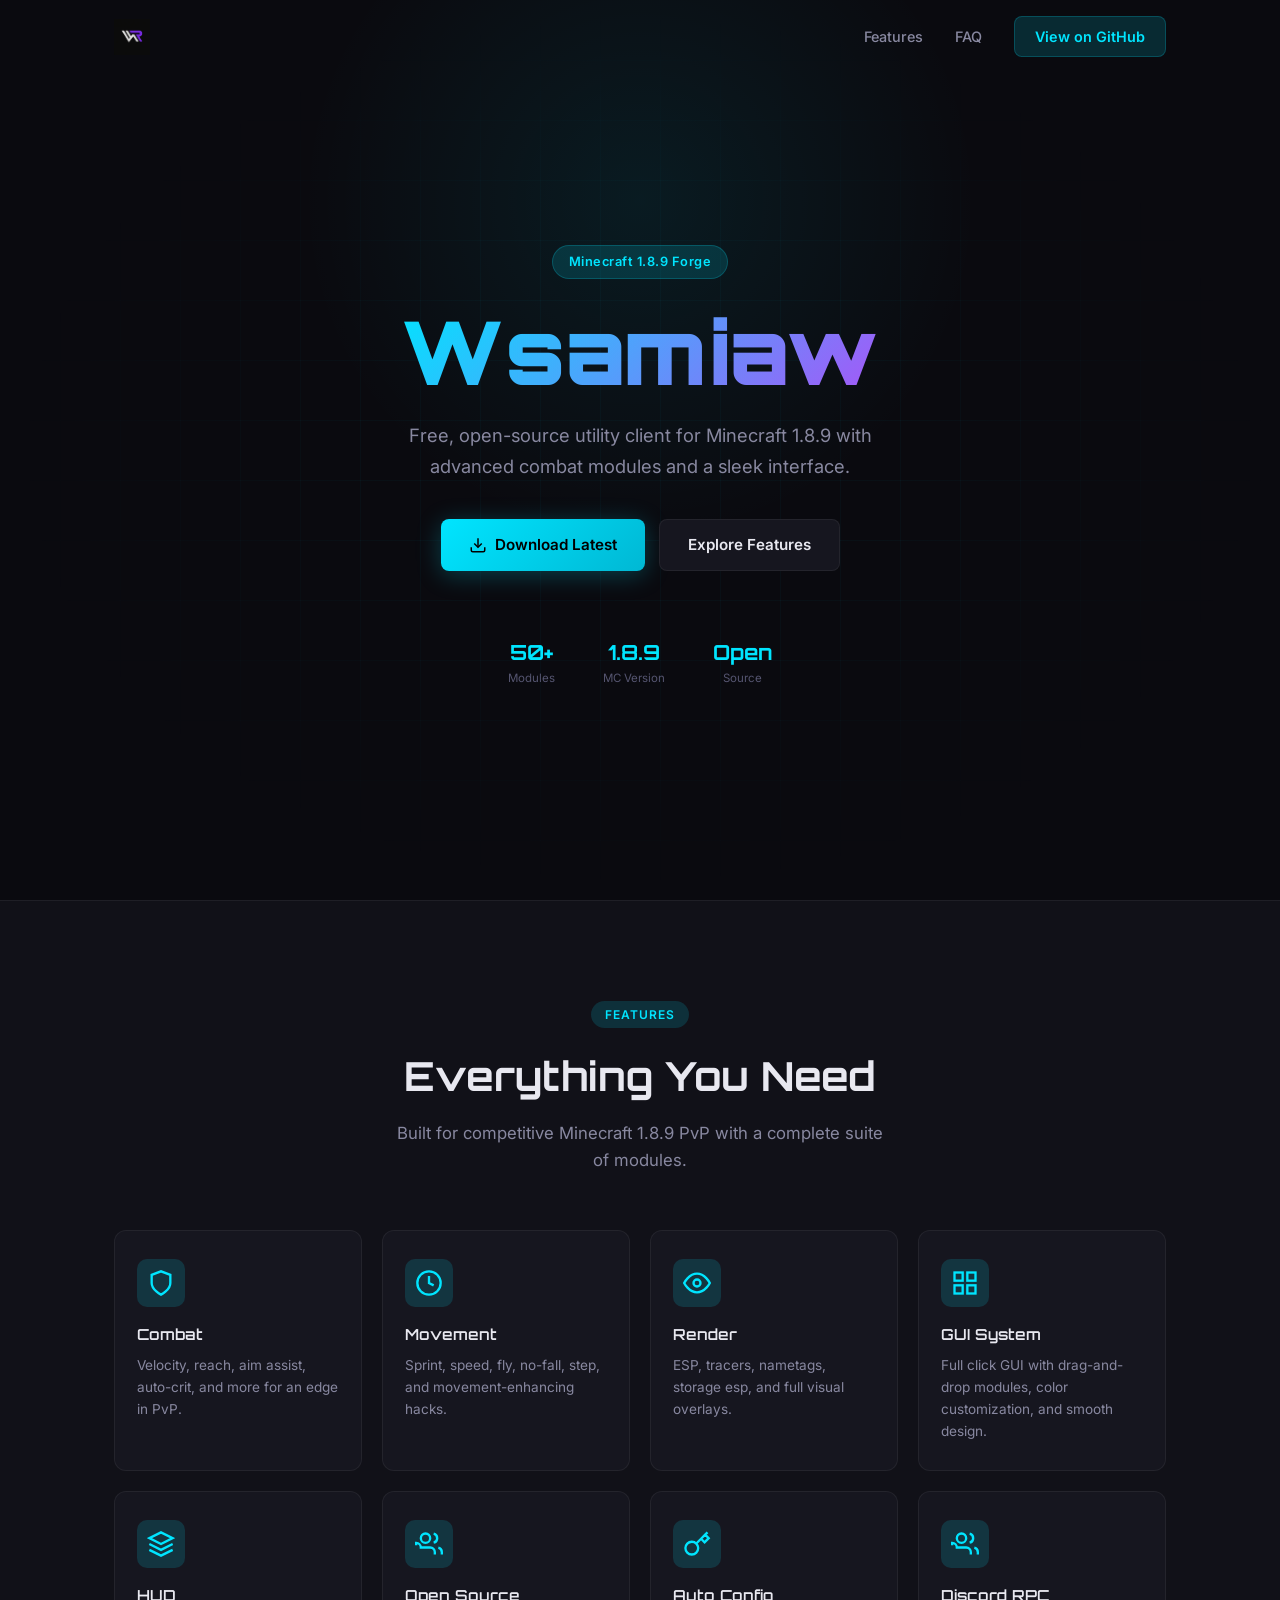
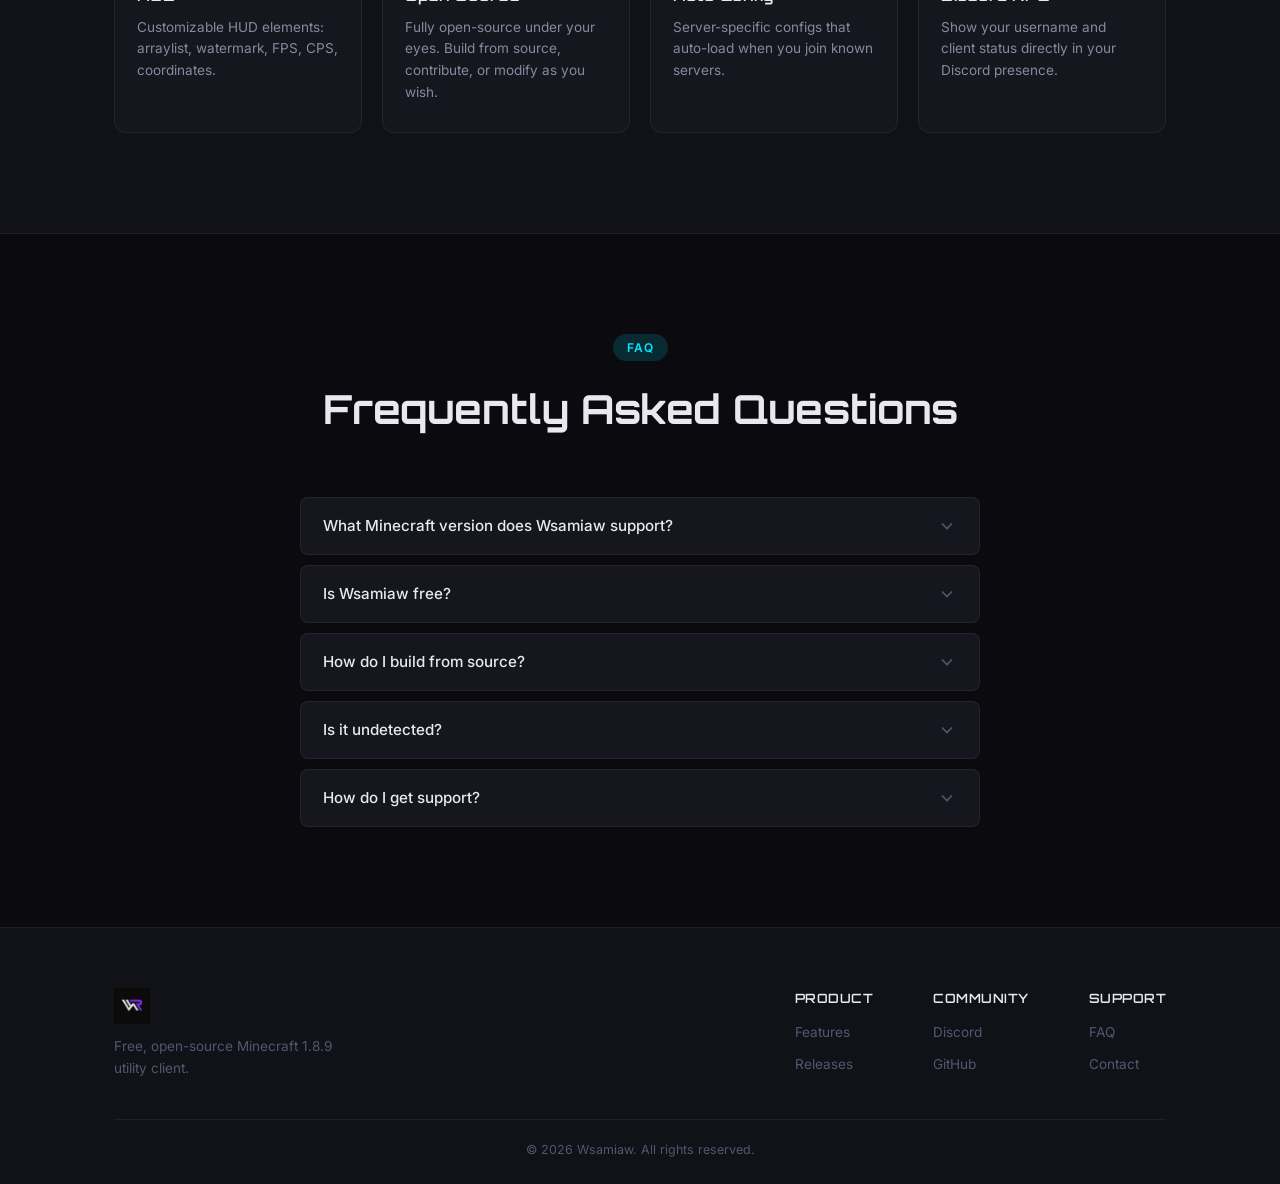
==== commit e0529505: "replace text logo with image logo" ====
--- a/index.html
+++ b/index.html
@@ -21,8 +21,7 @@
 <nav class="navbar" id="navbar">
     <div class="nav-container">
         <a href="#" class="nav-logo">
-            <span class="logo-icon">⚡</span>
-            <span class="logo-text">Wsamiaw</span>
+            <img src="logo.png" alt="Wsamiaw" class="nav-logo-img">
         </a>
         <div class="nav-links" id="navLinks">
             <a href="#features">Features</a>
@@ -201,8 +200,7 @@
         <div class="footer-content">
             <div class="footer-brand">
                 <a href="#" class="nav-logo">
-                    <span class="logo-icon">⚡</span>
-                    <span class="logo-text">Wsamiaw</span>
+                    <img src="logo.png" alt="Wsamiaw" class="nav-logo-img">
                 </a>
                 <p>Free, open-source Minecraft 1.8.9 utility client.</p>
             </div>
--- a/style.css
+++ b/style.css
@@ -85,16 +85,12 @@
     font-size: 1.2rem;
 }
 
-.logo-icon {
-    font-size: 1.5rem;
-}
-
-.logo-text {
-    background: linear-gradient(135deg, var(--accent), var(--purple));
-    -webkit-background-clip: text;
-    -webkit-text-fill-color: transparent;
-    background-clip: text;
-}
+.nav-logo-img {
+    height: 36px;
+    width: auto;
+}
+
+
 
 .nav-links {
     display: flex;
